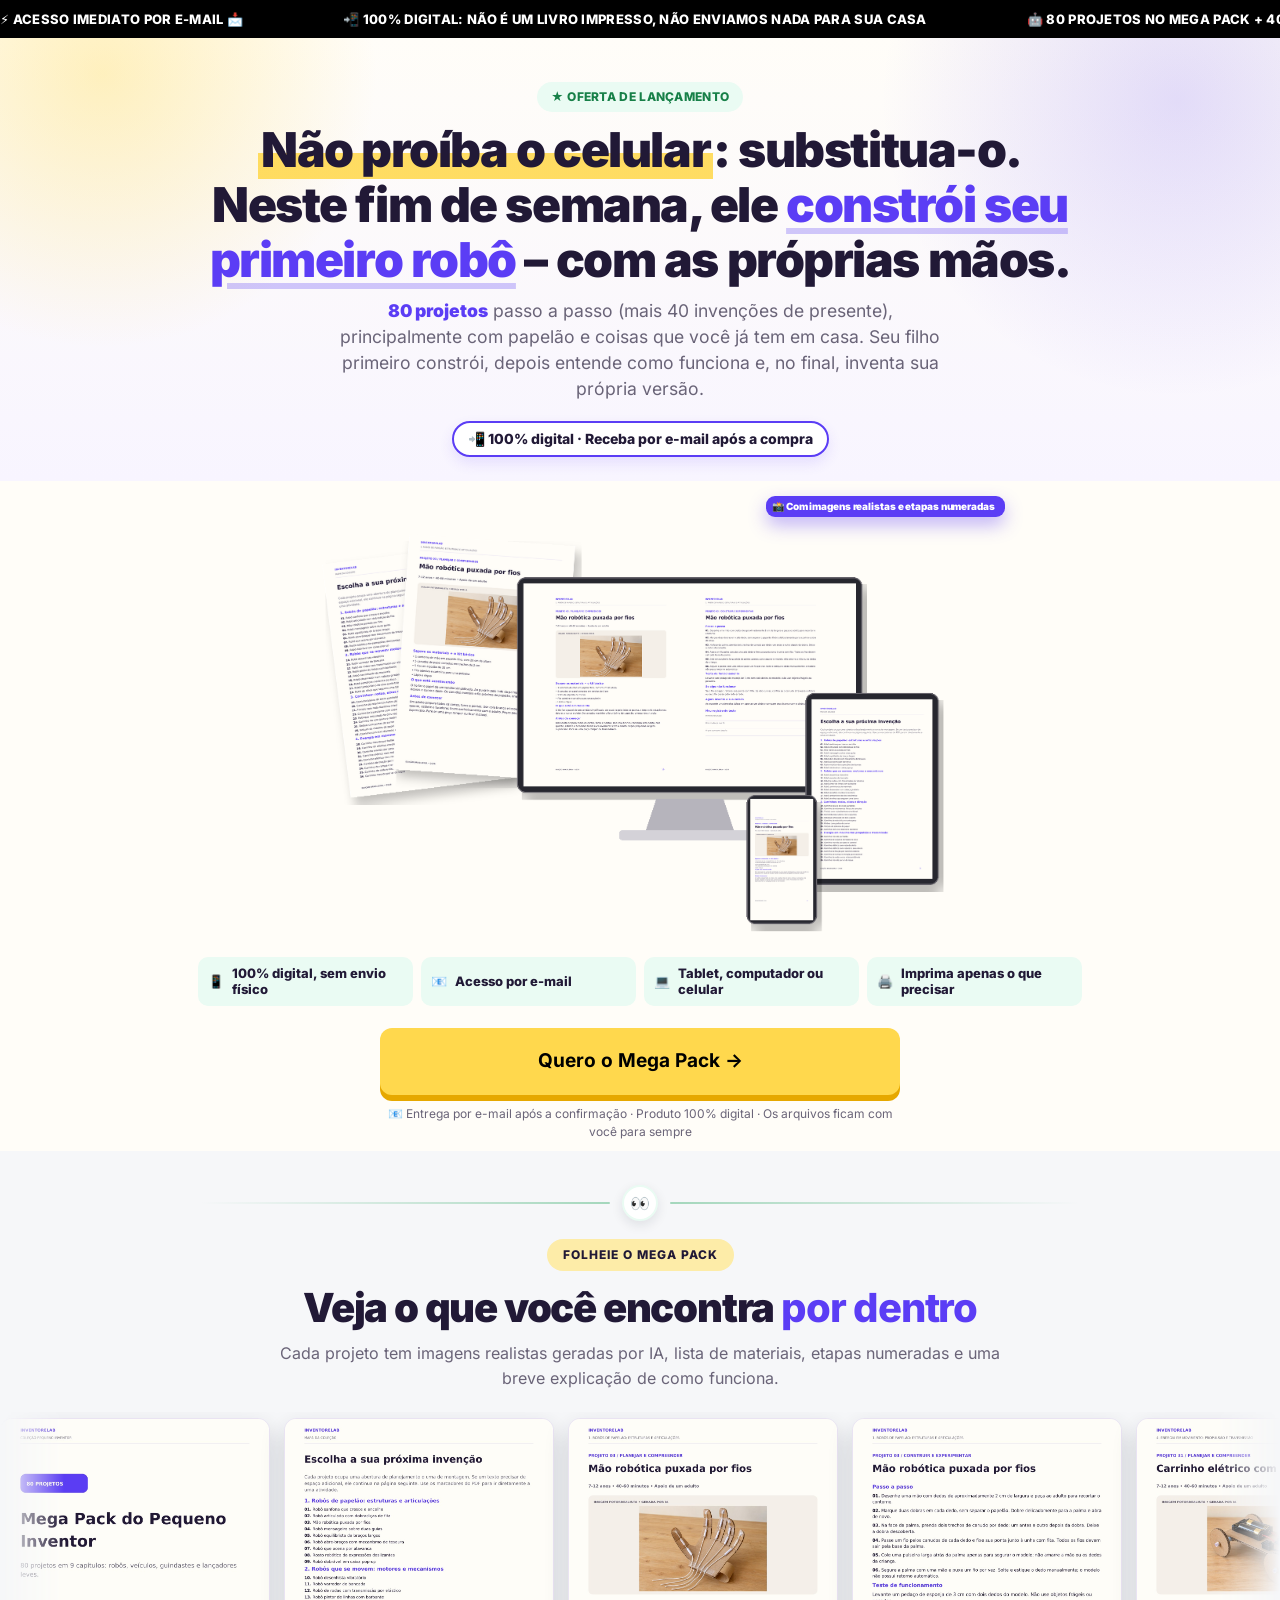
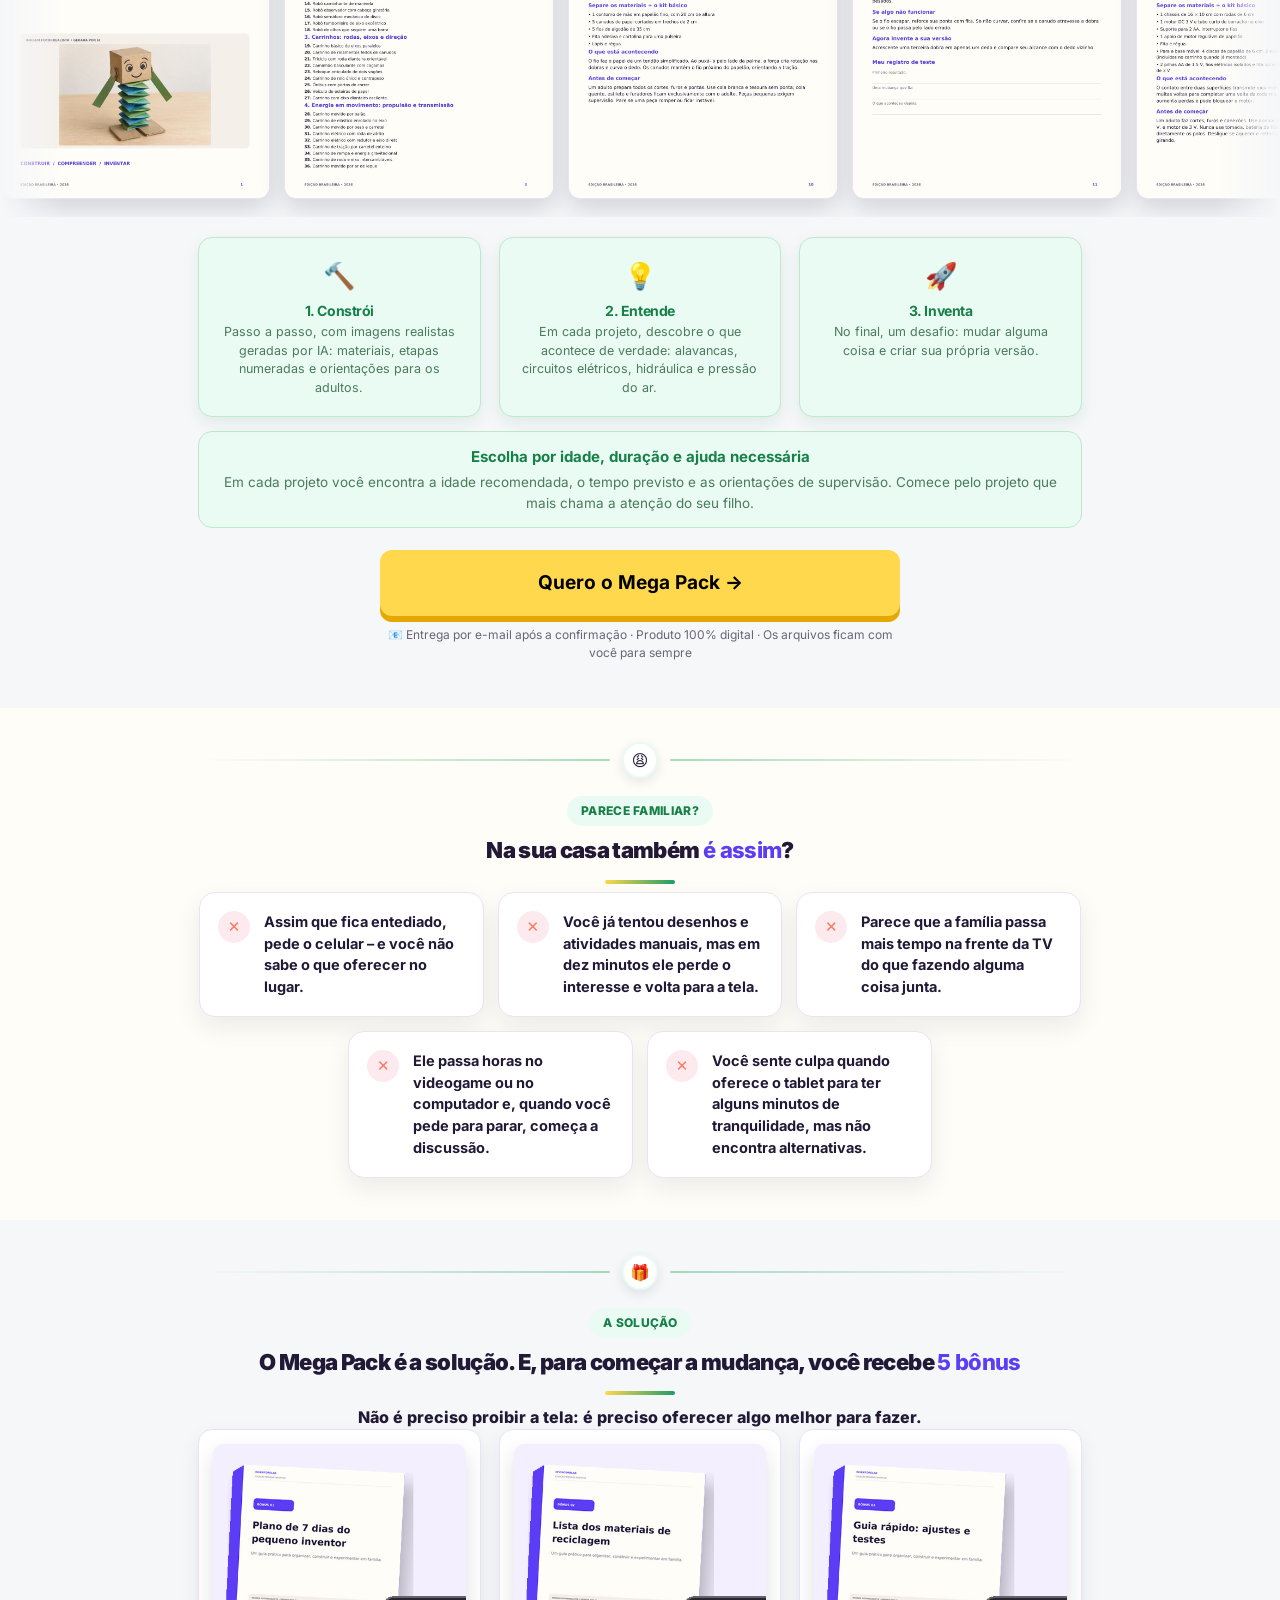
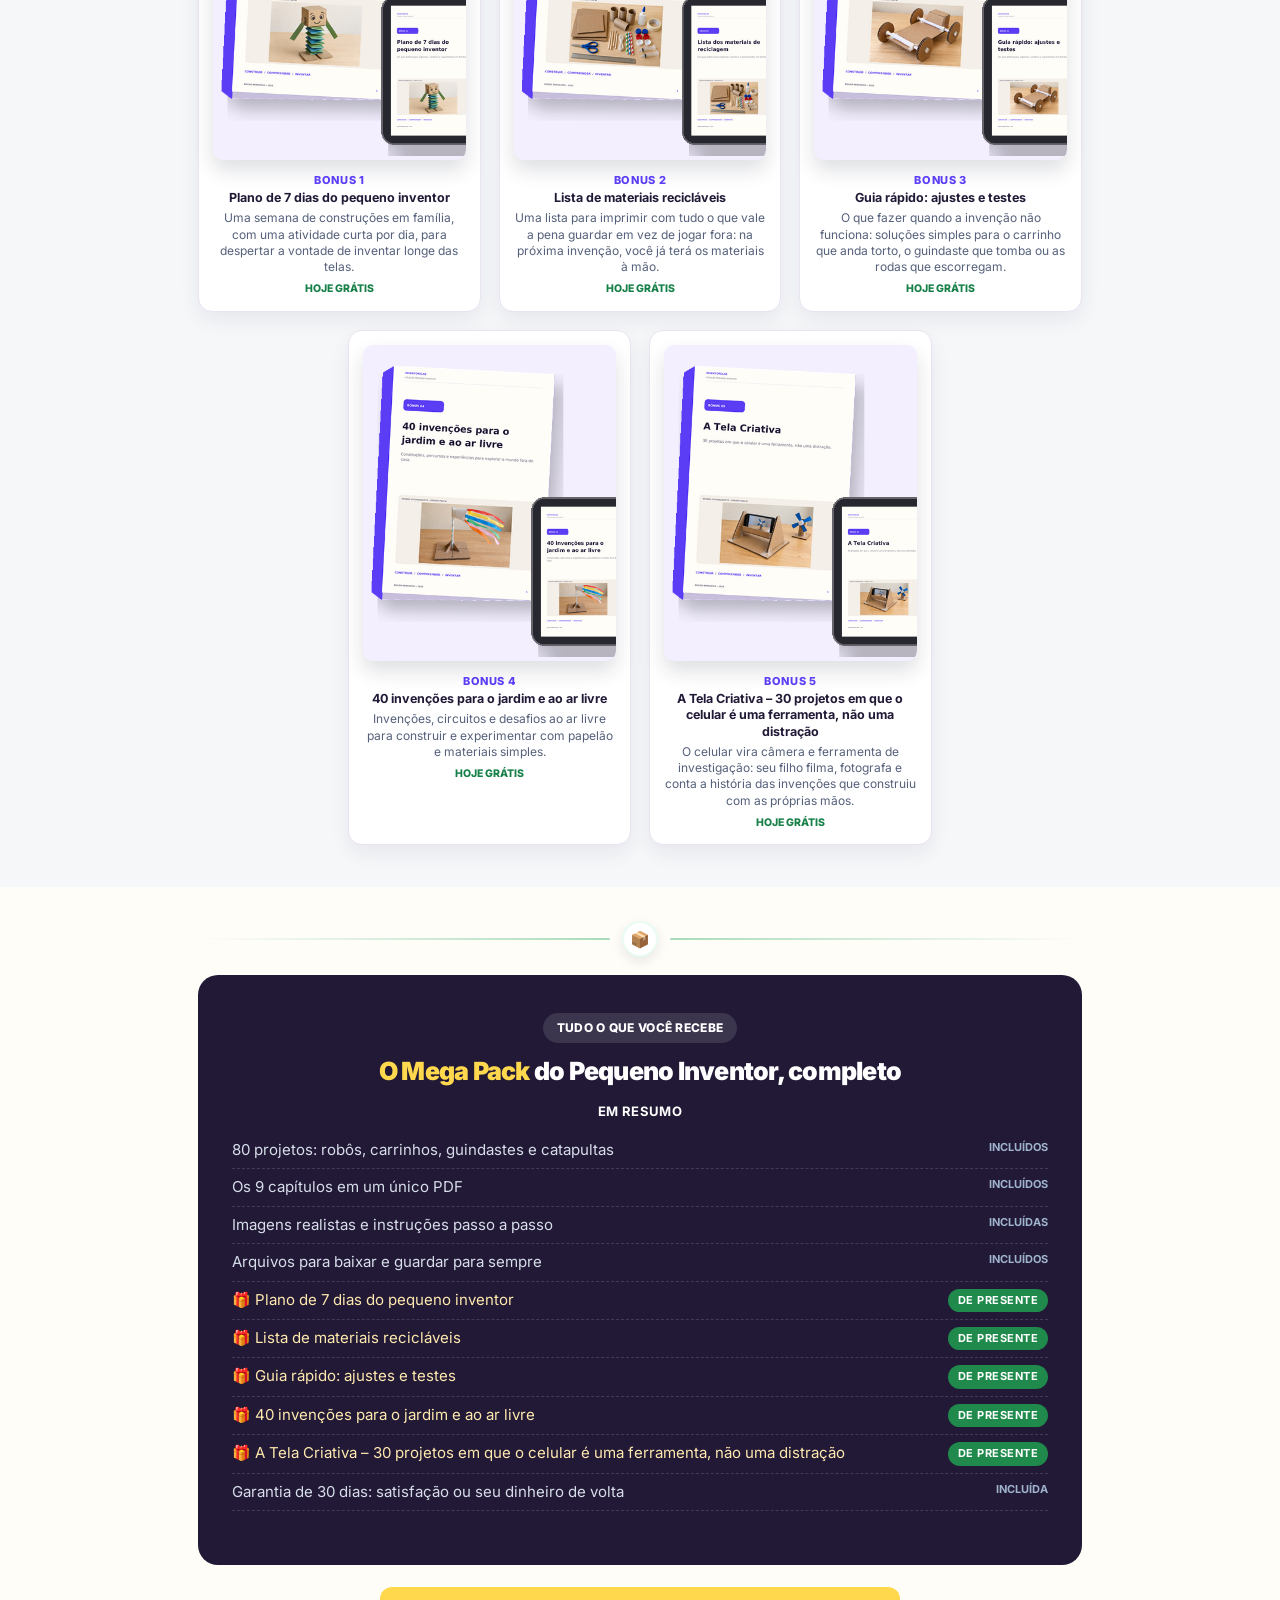
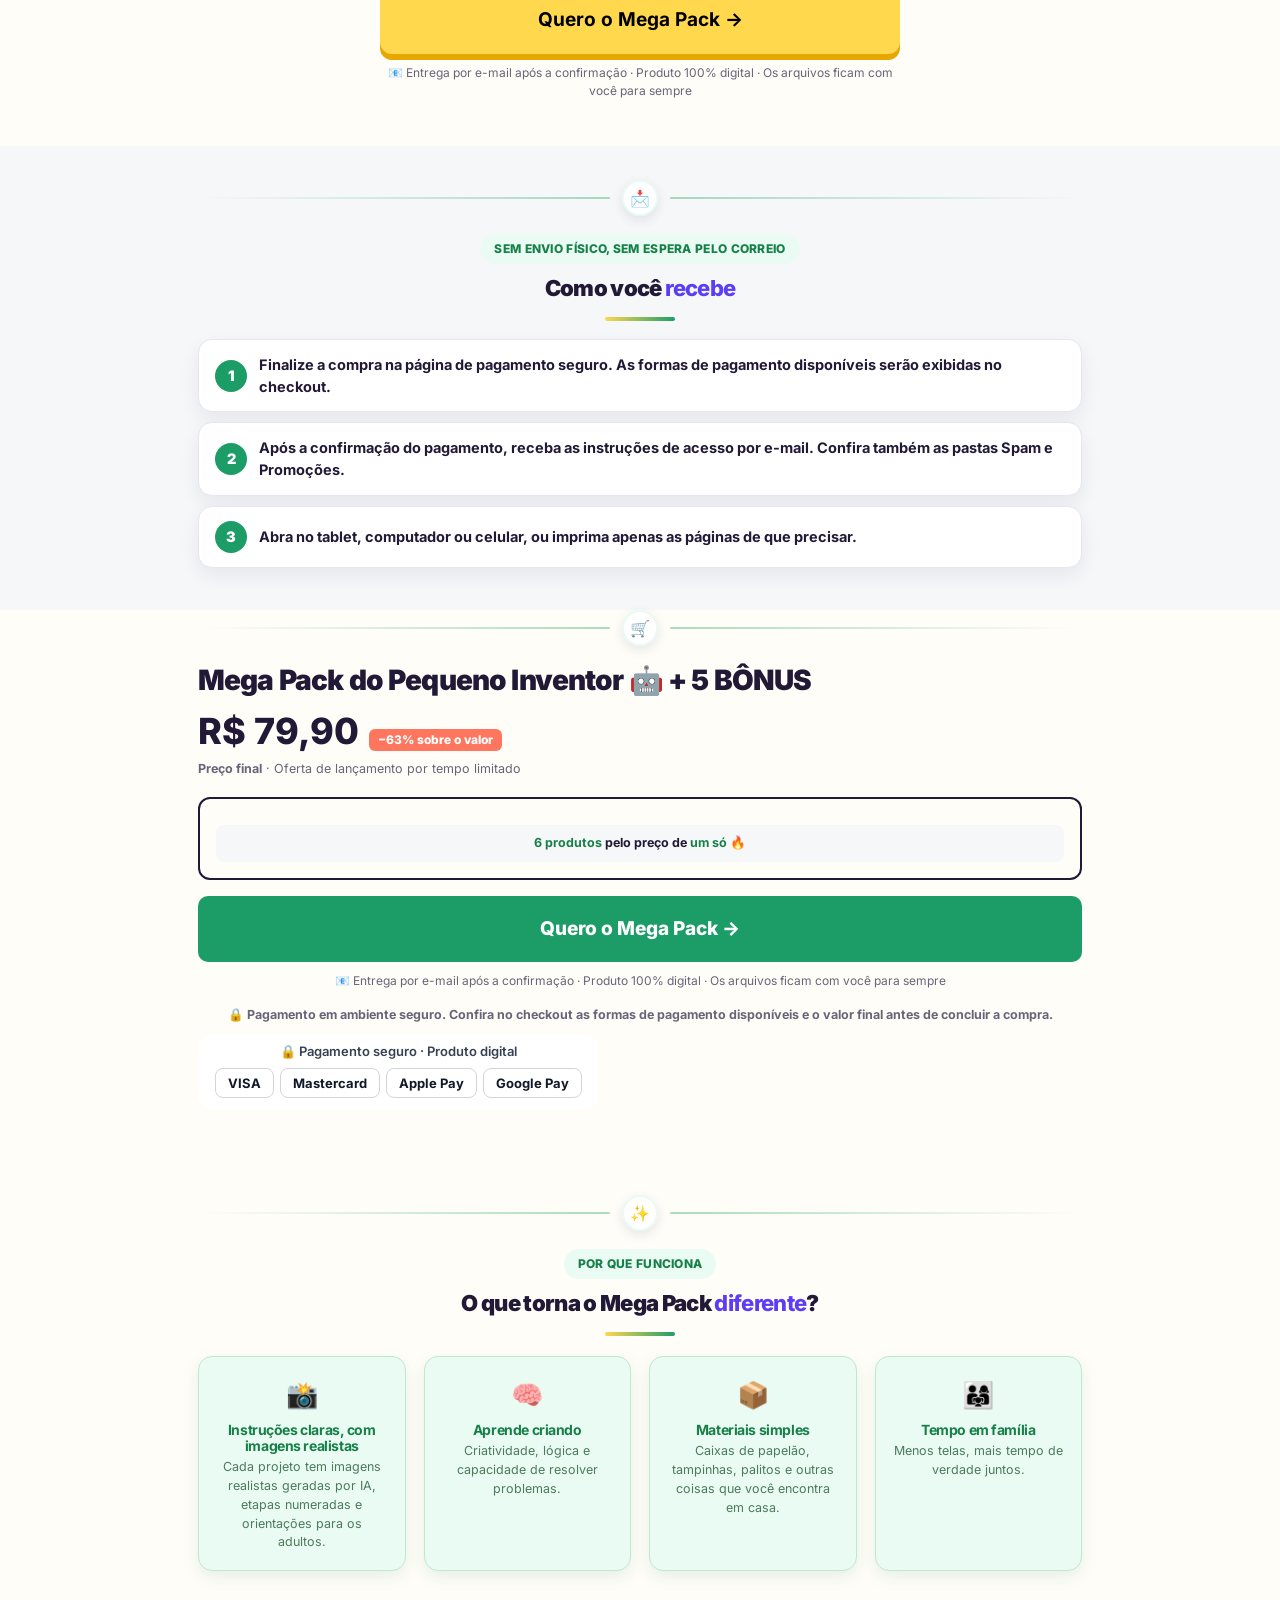
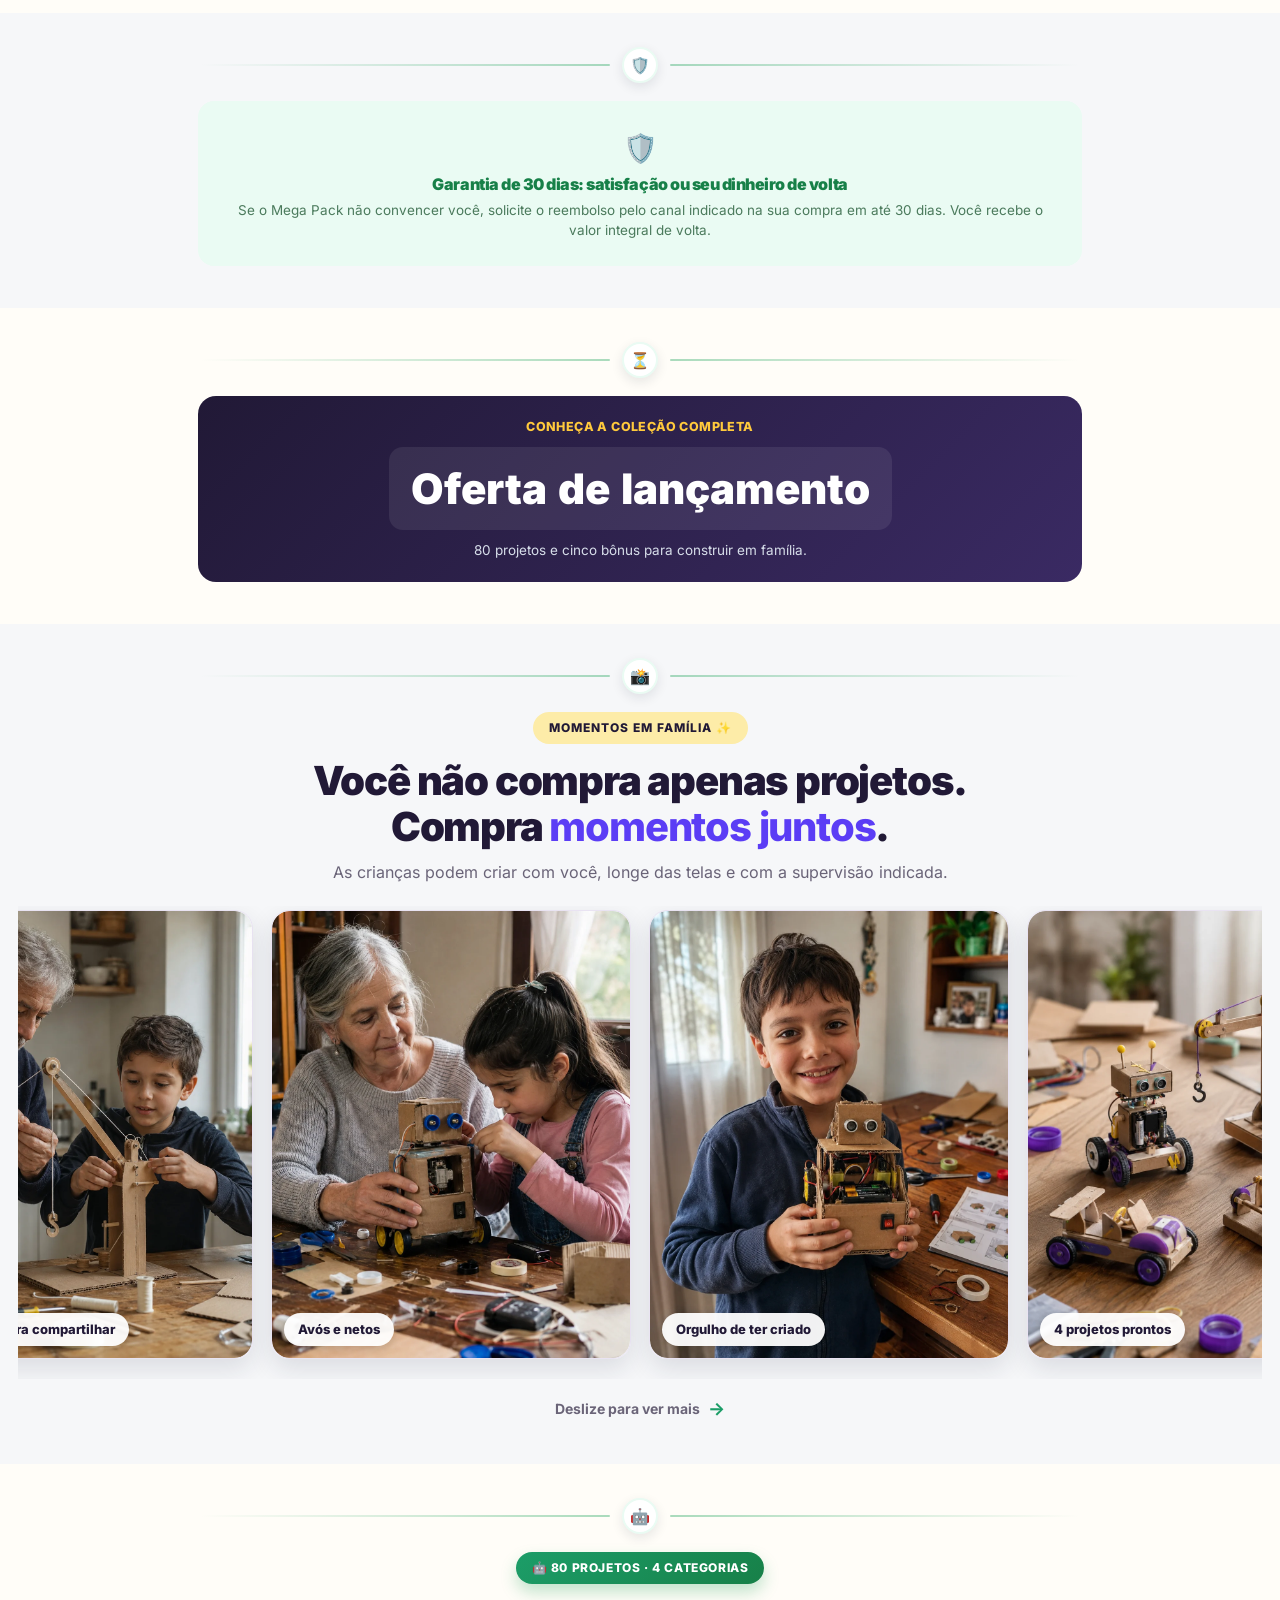
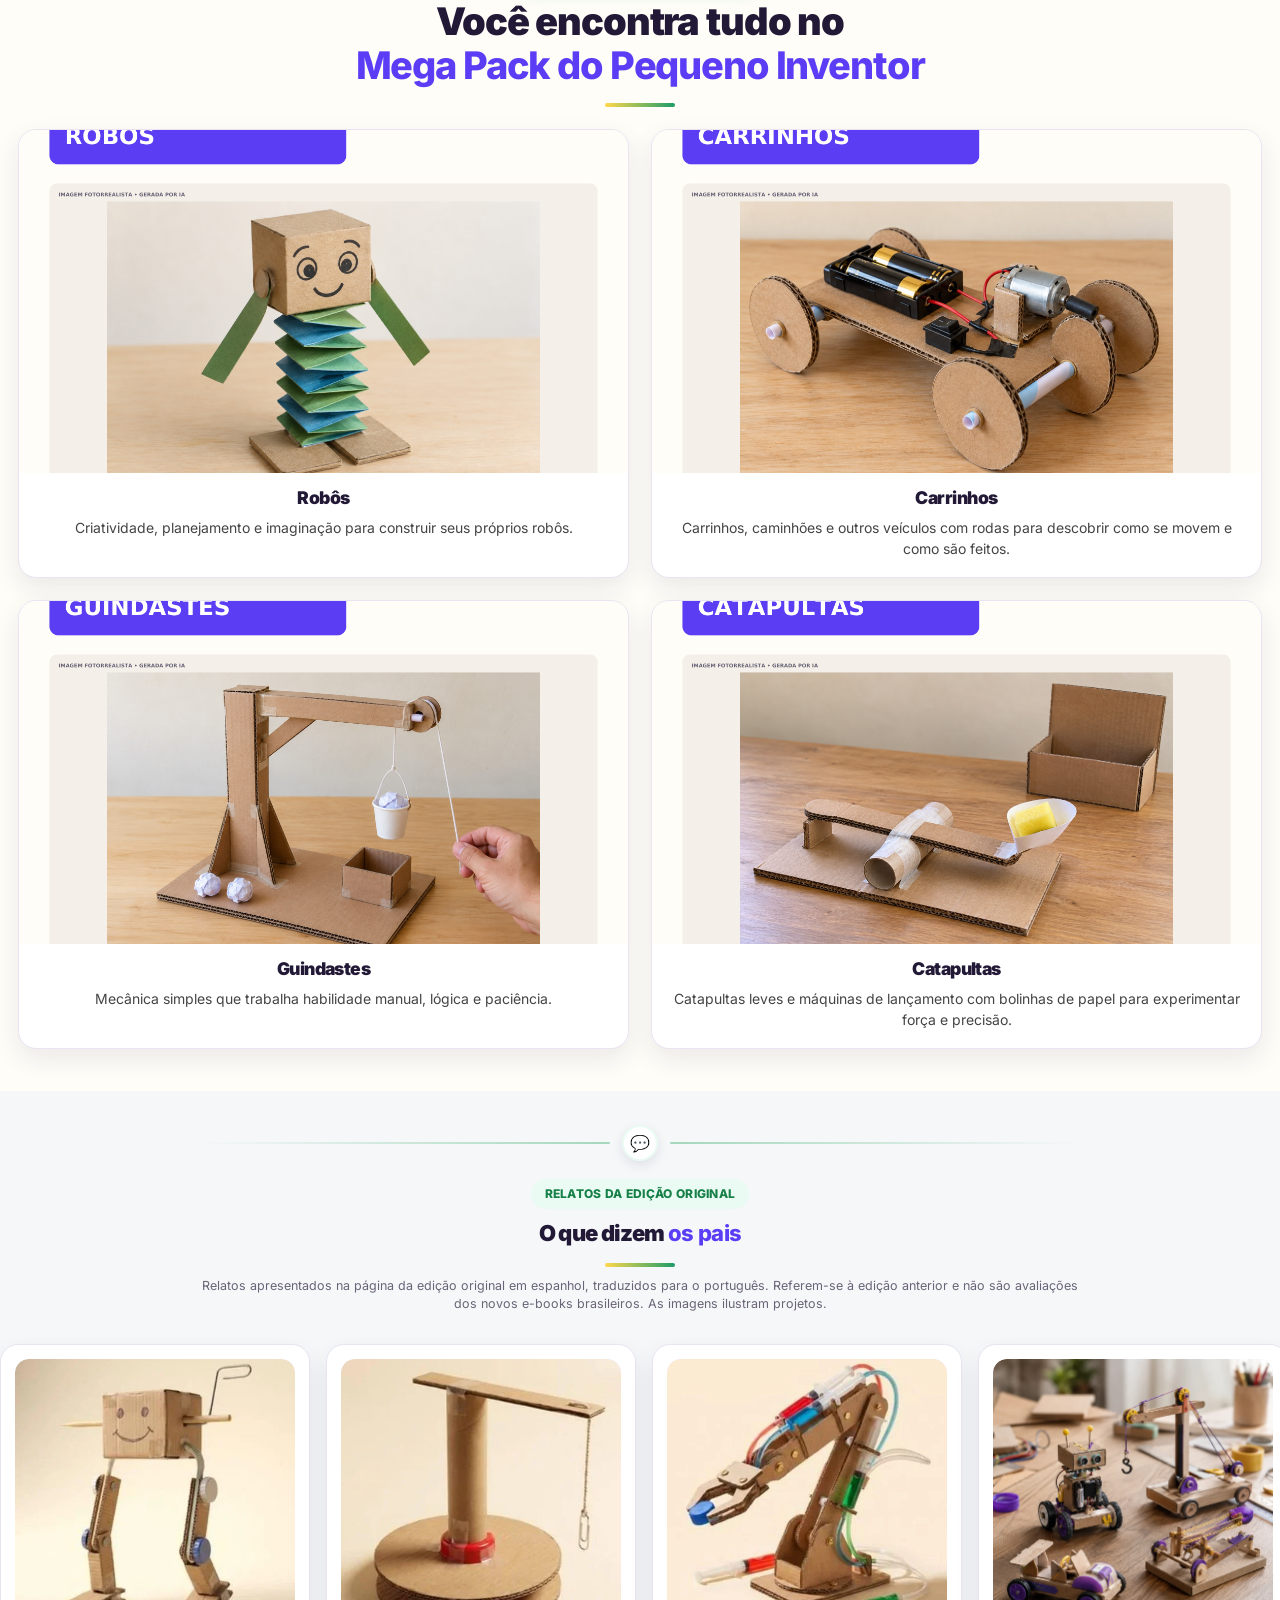
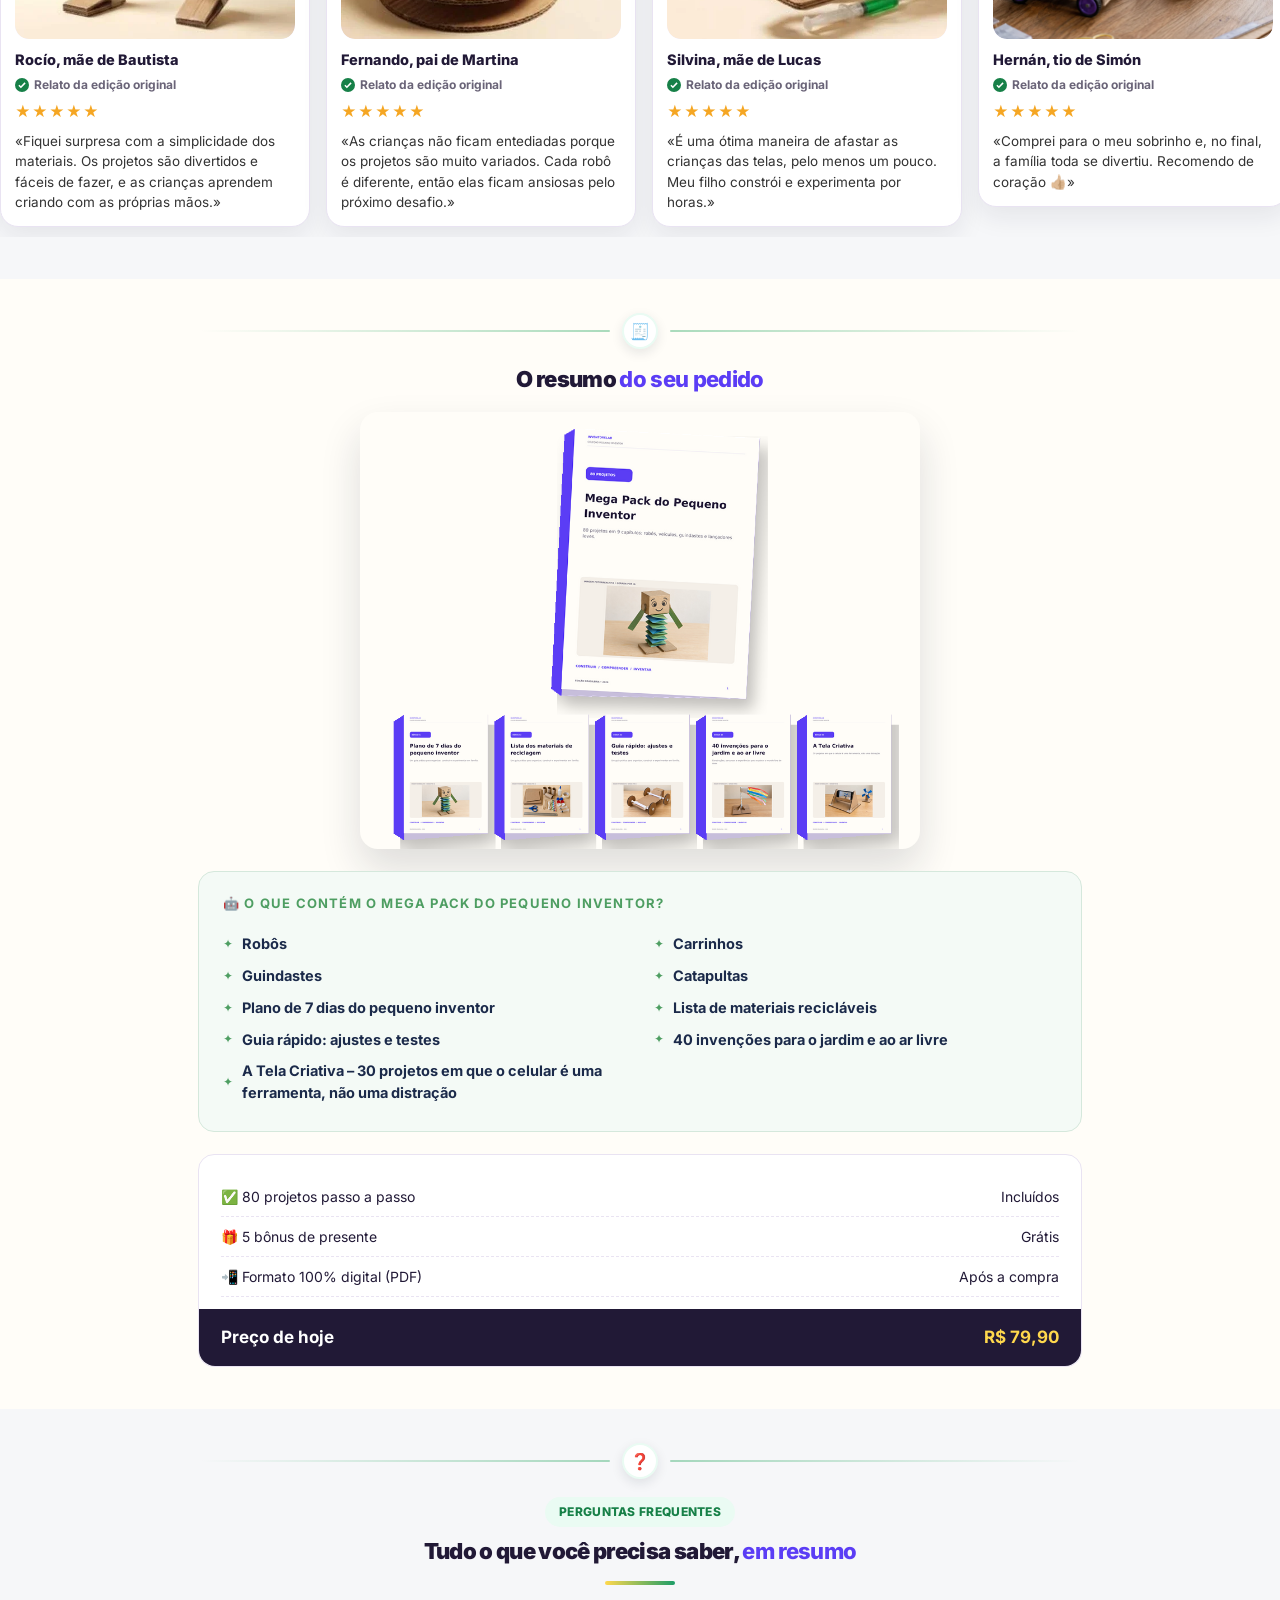
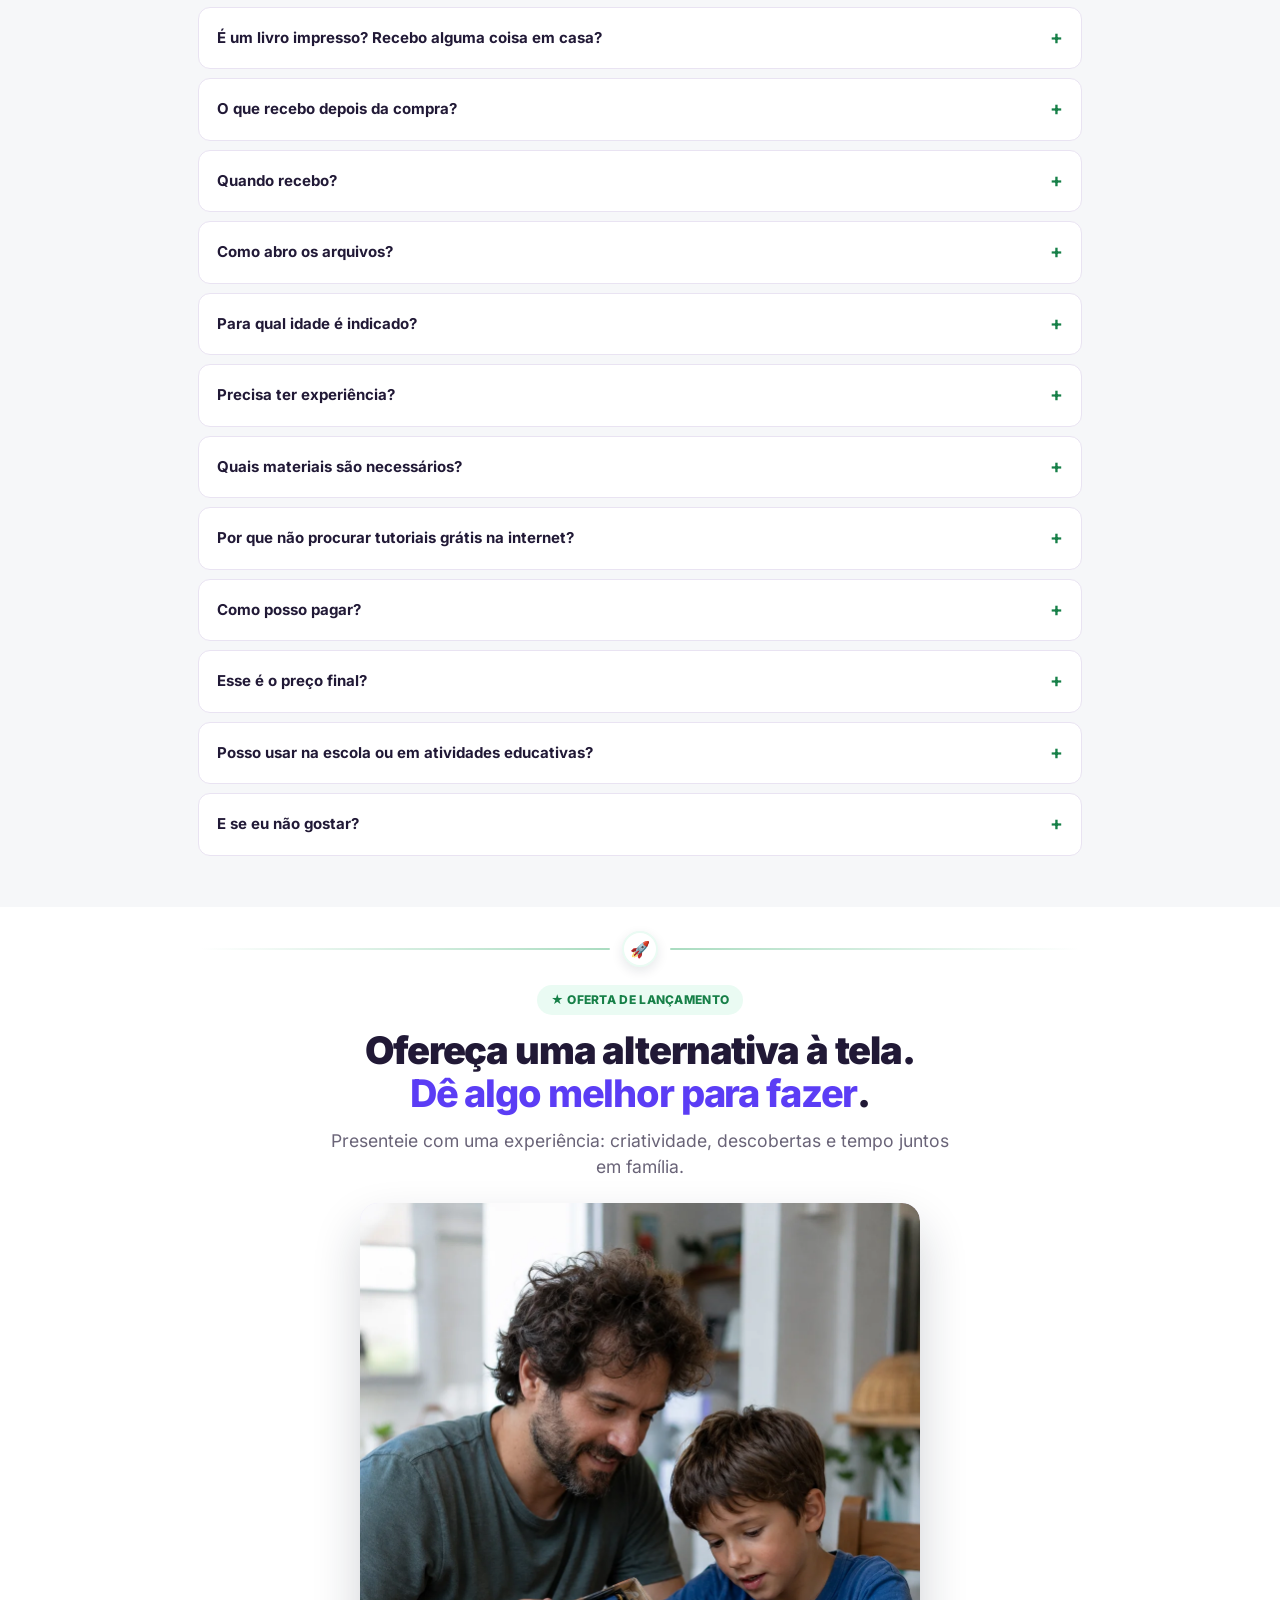
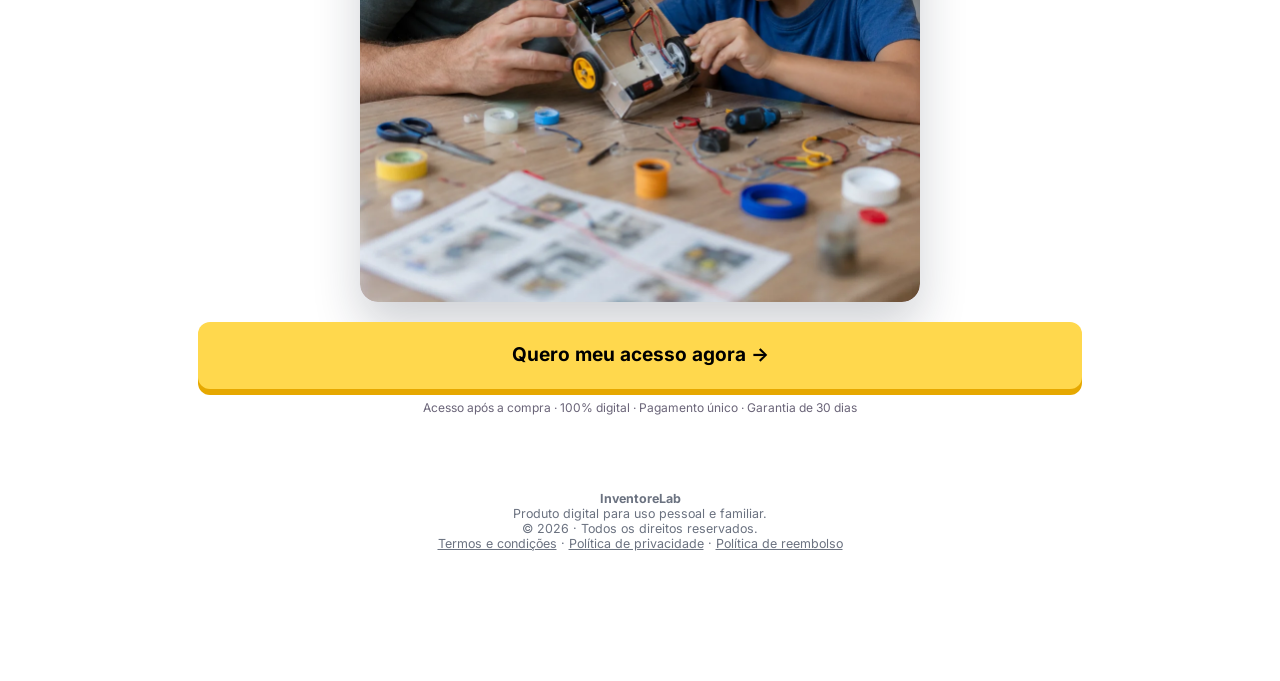
==== index.html @ 68f6293f "Add files via upload" ====
<!DOCTYPE html>

<html data-astro-cid-jfvjk4zr="" dir="ltr" lang="pt-BR" style="--storePrimary: #1e293b;--storeSecondary: #f8fafc;--storeAccent: #f59e0b;"> <head><meta charset="utf-8"/><meta content="width=device-width, initial-scale=1.0" name="viewport"/><meta content="noindex, nofollow" name="robots"/><meta content="80 projetos passo a passo com papelão e materiais de casa, para crianças de 5 a 12 anos. 100% digital (PDF), com cinco bônus." name="description"/><title>InventoreLab – Mega Pack do Pequeno Inventor</title><link crossorigin="" href="https://fonts.gstatic.com" rel="preconnect"/><style id="custom-css"></style><style>:root{--store-primary: var(--storePrimary);--store-secondary: var(--storeSecondary);--store-accent: var(--storeAccent)}html[dir=rtl] body{font-family:Cairo,Noto Sans Hebrew,Inter,sans-serif}html[dir=rtl] .text-left[data-astro-cid-jfvjk4zr]{text-align:right}html[dir=rtl] .text-right[data-astro-cid-jfvjk4zr]{text-align:left}
</style>

<style>.impu-legal-overlay{position:fixed;inset:0;background:#000000b3;display:none;z-index:2147483000;padding:26px 14px;overflow-y:auto}.impu-legal-overlay:target{display:block}.impu-legal-box{background:#fff;color:#1f2937;max-width:640px;margin:24px auto;border-radius:16px;padding:34px 28px 30px;box-shadow:0 24px 70px #00000073;position:relative;text-align:left}.impu-legal-box h2{font-size:22px;font-weight:900;text-align:center;margin:0 0 20px;color:#111827}.impu-legal-box p{font-size:13.5px;line-height:1.7;margin:0 0 12px;color:#374151}.impu-legal-box strong{color:#111827}.impu-legal-box a{color:#2563eb;font-weight:700;text-decoration:none}.impu-legal-close{position:absolute;top:10px;right:16px;font-size:30px;line-height:1;color:#9ca3af;text-decoration:none;font-weight:700}
</style><link href="fonts.css" rel="stylesheet"/><link href="base.css" rel="stylesheet"/></head> <body class="" data-astro-cid-jfvjk4zr="" data-template-style="custom_html" style="--storePrimary: #1e293b;--storeSecondary: #f8fafc;--storeAccent: #f59e0b;"> <!DOCTYPE html>

<html lang="it">
<head>
<meta charset="utf-8"/>
<meta content="width=device-width,initial-scale=1" name="viewport"/>
<meta content="#5b3df5" name="theme-color"/>
<meta content="Mega Pack do Pequeno Inventor: 80 projetos criativos para crianças de 5 a 12 anos, mais 40 invenções de presente, com papelão e materiais simples, para construir em família. 100% digital (PDF)." name="description"/>
<title>InventoreLab — Mega Pack do Pequeno Inventor</title>

<link crossorigin="" href="https://fonts.gstatic.com" rel="preconnect"/>

<style>
.lp-lp{--lp-navy:#211936;--lp-green:#1c9d68;--lp-green-dark:#178048;--lp-green-soft:#eafbf3;--lp-yellow:#ffd84d;--lp-yellow-dark:#e6a800;--lp-red:#ff765f;--lp-violet:#5b3df5;--lp-ink:#211936;--lp-ink-soft:#6a6478;--lp-border:#e9e3f2;--lp-bg-alt:#f6f7f9;--lp-star:#f5a623;--lp-bg:#fffdf8;font-family:Inter,ui-sans-serif,system-ui,-apple-system,BlinkMacSystemFont,"Segoe UI",Arial,sans-serif;color:var(--lp-ink);line-height:1.5;background:var(--lp-bg)}
.lp-lp .lp-hero{background:radial-gradient(circle at 8% 8%,rgba(255,216,77,.34),transparent 22%),radial-gradient(circle at 92% 14%,rgba(91,61,245,.17),transparent 24%),linear-gradient(180deg,#fffdf8 0%,#f8f5ff 100%)}
.lp-lp .lp-alt{background:#f8f5ff}
.lp-lp *{box-sizing:border-box}
.lp-lp img{max-width:100%;display:block}
.lp-lp h1,.lp-lp h2,.lp-lp h3,.lp-lp h4{font-family:inherit;font-weight:900;letter-spacing:-.03em;color:var(--lp-navy);line-height:1.15;margin:0}
.lp-lp .lp-hl{color:var(--lp-violet)!important;font-weight:900}
.lp-lp .highlight-number{color:var(--lp-violet)!important;font-weight:900}
.lp-lp .highlight-screen{color:var(--lp-ink)!important;background:linear-gradient(transparent 56%,rgba(255,216,77,.88) 0);font-weight:950;padding:0 .06em}
.lp-lp .highlight-create{color:var(--lp-violet)!important;font-weight:950;text-decoration:underline;text-decoration-thickness:.12em;text-underline-offset:.12em;text-decoration-color:rgba(91,61,245,.28)}
.lp-lp p{margin:0}
.lp-lp section{padding:24px 0 30px}
.lp-lp .lp-alt{background:var(--lp-bg-alt)}
.lp-lp .lp-wrap{max-width:600px;margin:0 auto;padding:0 18px}
.lp-lp .lp-wrap-wide{max-width:1320px;margin:0 auto;padding:0 18px}
.lp-lp .lp-center{text-align:center}
.lp-lp .lp-hl{color:var(--lp-green-dark);font-weight:800;display:inline-block}
.lp-lp .lp-hl-y{color:var(--lp-yellow)}
.lp-lp .lp-eyebrow{display:inline-flex;align-items:center;gap:6px;background:var(--lp-green-soft);color:var(--lp-green-dark);font-weight:800;font-size:12px;letter-spacing:.3px;padding:6px 14px;border-radius:100px;text-transform:uppercase}
.lp-lp .lp-eyebrow-dark{background:rgba(255,255,255,.12);color:#fff}
.lp-lp .lp-underline{display:block;width:70px;height:4px;margin:16px auto 0;border-radius:100px;background:linear-gradient(90deg,var(--lp-yellow),var(--lp-green))}
.lp-lp .lp-divider{display:flex;align-items:center;justify-content:center;gap:12px;max-width:600px;margin:0 auto 18px;padding:0 20px}
.lp-lp .lp-divider::before,.lp-lp .lp-divider::after{content:"";flex:1;height:2px;border-radius:999px}
.lp-lp .lp-divider::before{background:linear-gradient(90deg,rgba(31,163,90,0),rgba(31,163,90,.38))}
.lp-lp .lp-divider::after{background:linear-gradient(270deg,rgba(31,163,90,0),rgba(31,163,90,.38))}
.lp-lp .lp-divider span{flex:none;width:36px;height:36px;border-radius:50%;display:flex;align-items:center;justify-content:center;font-size:16px;background:#fff;border:2px solid var(--lp-green-soft);box-shadow:0 4px 12px rgba(20,30,50,.10)}
.lp-lp .lp-btn{display:flex;align-items:center;justify-content:center;gap:8px;font-weight:700;font-size:17px;padding:16px;border-radius:12px;border:none;cursor:pointer;width:100%;text-decoration:none;transition:transform .12s ease,box-shadow .12s ease,background .15s ease}
.lp-lp .lp-btn-yellow{background:var(--lp-yellow);color:#000;box-shadow:0 6px 0 var(--lp-yellow-dark)}
.lp-lp .lp-btn-yellow:active{transform:translateY(3px);box-shadow:0 3px 0 var(--lp-yellow-dark)}
.lp-lp .lp-btn-green{background:var(--lp-green);color:#fff;font-weight:800;font-size:16px;border-radius:10px}
.lp-lp .lp-btn-green:hover{background:var(--lp-green-dark)}
.lp-lp .lp-cta-mid{max-width:520px;margin:22px auto 4px}
@keyframes lpPress{0%,100%{transform:scale(1)}50%{transform:scale(1.045)}}
@keyframes lpShine{0%{left:-60%}60%,100%{left:130%}}
.lp-lp .lp-cta-mid .lp-btn,.lp-lp .lp-info .lp-btn-green{position:relative;overflow:hidden;animation:lpPress 1.6s ease-in-out infinite}
.lp-lp .lp-cta-mid .lp-btn:after,.lp-lp .lp-info .lp-btn-green:after{content:"";position:absolute;top:0;bottom:0;left:-60%;width:40%;background:linear-gradient(100deg,rgba(255,255,255,0) 0%,rgba(255,255,255,.55) 50%,rgba(255,255,255,0) 100%);transform:skewX(-20deg);animation:lpShine 2.6s ease-in-out infinite}
.lp-lp .lp-btn-note{text-align:center;font-size:12px;color:var(--lp-ink-soft);margin-top:10px}
.lp-lp .lp-hero{padding:18px 0 8px;text-align:center}
.lp-lp .lp-hero h1{font-size:24px;margin:10px 0 10px}
.lp-lp .lp-hero .lp-sub{font-size:14px;color:var(--lp-ink-soft);max-width:520px;margin:0 auto 8px}
.lp-lp .lp-hero-visual{margin:0 auto 20px;border-radius:18px;box-shadow:0 24px 48px rgba(20,30,50,.20);max-width:280px}
.lp-lp .lp-hero-visual img{border-radius:18px;background:#f0ecff;object-fit:cover;width:100%}
.lp-lp .lp-mockup{padding-top:6px;padding-bottom:6px}
.lp-lp .lp-mockup-row{display:flex;align-items:center;gap:14px;text-align:left}
.lp-lp .lp-mockup-img{flex:0 0 46%;max-width:200px;margin:0}
.lp-lp .lp-mockup-img img{border-radius:14px;box-shadow:0 14px 28px rgba(20,30,50,.20);background:#f0ecff;object-fit:cover;width:100%}
.lp-lp .lp-mockup-img .lp-discount-badge{max-width:none;width:max-content;font-size:.52rem;padding:4px 8px 4px 5px;top:6px;right:-4px}
.lp-lp .lp-mockup-checklist{list-style:none;margin:0;padding:0;flex:1;display:flex;flex-direction:column;gap:10px}
.lp-lp .lp-mockup-checklist li{display:flex;align-items:center;gap:8px;font-size:14px;font-weight:800;color:var(--lp-navy);background:var(--lp-green-soft);border-radius:10px;padding:9px 10px}
.lp-lp .lp-mockup-checklist li span{line-height:1.2}
.lp-lp .lp-img-badge-wrap{position:relative}
.lp-lp .lp-discount-badge{position:absolute;top:10px;right:10px;z-index:3;max-width:min(48%,170px);display:inline-flex;align-items:center;gap:6px;background:var(--lp-violet);color:#fff;font-weight:900;font-size:.62rem;line-height:1.15;padding:5px 10px 5px 6px;border-radius:9px;box-shadow:0 8px 18px rgba(91,61,245,.38);letter-spacing:-.01em;text-align:left;animation:lpBadgePulse 1.8s ease-in-out infinite}
.lp-lp .lp-play-ic{width:16px;height:16px;flex:0 0 16px;display:flex}
.lp-lp .lp-play-ic svg{width:100%;height:100%}
@keyframes lpBadgePulse{0%,100%{transform:scale(1);box-shadow:0 8px 18px rgba(91,61,245,.38)}50%{transform:scale(1.06);box-shadow:0 10px 26px rgba(91,61,245,.55)}}
.lp-lp .lp-digital-pill{display:inline-flex;align-items:center;gap:6px;margin-top:10px;background:#fff;border:2px solid var(--lp-violet);color:var(--lp-navy);font-weight:800;font-size:12.5px;line-height:1.3;padding:7px 14px;border-radius:999px;box-shadow:0 6px 14px rgba(91,61,245,.12)}
.lp-lp .lp-mockup-hero{position:relative;max-width:760px;margin:0 auto 14px}
.lp-lp .lp-mockup-hero img{width:100%;height:auto}
.lp-lp .lp-mockup-hero .lp-discount-badge{top:2%;right:2%;max-width:none;width:max-content}
.lp-lp .lp-mockup-checklist.is-grid{display:grid;grid-template-columns:1fr 1fr;gap:8px}
.lp-lp .lp-mockup-checklist.is-grid li{font-size:13px}
.lp-lp .lp-inside-car{overflow:hidden;padding:6px 0 18px;-webkit-mask-image:linear-gradient(90deg,transparent,#000 5%,#000 95%,transparent);mask-image:linear-gradient(90deg,transparent,#000 5%,#000 95%,transparent)}
.lp-lp .lp-inside-track{display:flex;gap:14px;width:max-content;animation:lp-inside-run 50s linear infinite}
.lp-lp .lp-inside-car:hover .lp-inside-track,.lp-lp .lp-inside-car.is-paused .lp-inside-track{animation-play-state:paused}
.lp-lp .lp-inside-track img{width:210px;height:auto;border-radius:12px;border:1px solid var(--lp-border);background:#fff;box-shadow:0 10px 24px rgba(20,30,50,.16)}
@keyframes lp-inside-run{to{transform:translateX(calc(-50% - 7px))}}
@media (prefers-reduced-motion:reduce){.lp-lp .lp-inside-track{animation:none}}
.lp-lp .lp-features-grid.is-3{grid-template-columns:1fr}
.lp-lp .lp-age-note{margin-top:14px;background:var(--lp-green-soft);border:1px solid #BEE9CC;border-radius:14px;padding:14px 16px;text-align:center;font-size:13.5px;color:#4B7A5C}
.lp-lp .lp-age-note b{display:block;color:var(--lp-green-dark);font-size:15px;margin-bottom:4px}
.lp-lp .lp-steps{list-style:none;margin:0;padding:0;display:grid;gap:10px}
.lp-lp .lp-steps li{display:flex;align-items:center;gap:12px;background:#fff;border:1px solid var(--lp-border);border-radius:14px;padding:14px 16px;box-shadow:0 8px 20px rgba(20,30,50,.07);font-size:14.5px;font-weight:700;color:var(--lp-navy)}
.lp-lp .lp-steps li i{flex:0 0 32px;height:32px;border-radius:50%;background:var(--lp-green);color:#fff;font-style:normal;font-weight:900;display:flex;align-items:center;justify-content:center}
.lp-lp .lp-info{padding-top:0}
.lp-lp .lp-info .lp-title{font-size:24px;margin:0 0 8px}
.lp-lp .lp-price-line{display:flex;align-items:baseline;gap:10px;margin-bottom:2px;flex-wrap:wrap}
.lp-lp .lp-price-now{font-size:30px;font-weight:800;color:var(--lp-ink)}
.lp-lp .lp-price-old{font-size:16px;color:#B5B9C2;text-decoration:line-through}
.lp-lp .lp-save-pill{background:var(--lp-red);color:#fff;font-weight:800;font-size:12px;padding:2px 9px;border-radius:6px}
.lp-lp .lp-price-note{font-size:12.5px;color:var(--lp-ink-soft);margin-bottom:18px}
.lp-lp .lp-quick{list-style:none;margin:0 0 20px;padding:0}
.lp-lp .lp-quick li{display:flex;align-items:center;gap:10px;font-size:15px;font-weight:700;color:var(--lp-navy);padding:7px 0}
.lp-lp .lp-quick li span{flex:0 0 auto;font-size:18px;line-height:1}
.lp-lp .lp-diff{border:2px solid var(--lp-navy);border-radius:12px;padding:16px;margin-bottom:16px}
.lp-lp .lp-diff-title{text-align:center;font-weight:700;font-size:13px;color:var(--lp-navy);margin-bottom:12px;letter-spacing:.3px}
.lp-lp .lp-diff-cols{display:flex;gap:10px;align-items:center}
.lp-lp .lp-diff-col{flex:1;border-radius:10px;padding:14px;text-align:center}
.lp-lp .lp-diff-col.is-normal{background:var(--lp-bg-alt)}
.lp-lp .lp-diff-col.is-offer{background:var(--lp-green-soft);border:1px solid #BEE9CC}
.lp-lp .lp-diff-col .lp-lbl{font-size:11.5px;color:var(--lp-ink-soft);font-weight:700;margin-bottom:4px}
.lp-lp .lp-diff-col .lp-amt{font-weight:800;font-size:16px}
.lp-lp .lp-diff-col.is-normal .lp-amt{color:#B5B9C2;text-decoration:line-through}
.lp-lp .lp-diff-col.is-offer .lp-amt{color:var(--lp-green-dark)}
.lp-lp .lp-diff-x{font-weight:800;color:var(--lp-red);background:#FCEAEE;width:30px;height:30px;border-radius:50%;display:flex;align-items:center;justify-content:center;font-size:13px;flex:none}
.lp-lp .lp-diff-foot{background:var(--lp-bg-alt);border-radius:8px;padding:9px;text-align:center;font-size:12.5px;font-weight:700;margin-top:10px}
.lp-lp .lp-diff-foot b{color:var(--lp-green-dark)}
.lp-lp .lp-items-head{text-align:center;margin:0 auto 22px}
.lp-lp .lp-items-badge{display:inline-flex;align-items:center;gap:6px;background:linear-gradient(135deg,var(--lp-green),var(--lp-green-dark));color:#fff;font-weight:800;font-size:12px;letter-spacing:.6px;text-transform:uppercase;padding:7px 16px;border-radius:100px;box-shadow:0 8px 16px rgba(31,163,90,.28);margin-bottom:16px}
.lp-lp .lp-items-title{font-size:27px}
.lp-lp .lp-items-grid{display:grid;grid-template-columns:1fr;gap:16px}
.lp-lp .lp-item{display:flex;flex-direction:column;padding:0 0 18px;border:1px solid var(--lp-border);border-radius:18px;background:#fff;box-shadow:0 10px 26px rgba(20,30,50,.09);overflow:hidden}
.lp-lp .lp-item .lp-item-img{aspect-ratio:16/9;margin:0;border-radius:0;overflow:hidden;background:#f4efff}
.lp-lp .lp-item .lp-item-img img{width:100%;height:100%;object-fit:cover}
.lp-lp .lp-item h3{font-size:16px;line-height:1.28;text-align:center;margin:14px 16px 8px}
.lp-lp .lp-item p{font-size:13px;line-height:1.5;color:#444;text-align:center;margin:0 16px}
.lp-lp .lp-item.is-extra{border:2px dashed #BEE9CC;background:var(--lp-green-soft);position:relative}
.lp-lp .lp-item.is-extra .lp-extra-tag{position:absolute;top:10px;right:10px;background:var(--lp-green-dark);color:#fff;font-size:9.5px;font-weight:800;letter-spacing:.6px;text-transform:uppercase;padding:4px 9px;border-radius:999px;z-index:2}
.lp-lp .lp-item.is-extra h3{color:var(--lp-green-dark)}
.lp-lp .lp-features-grid{display:grid;grid-template-columns:1fr 1fr;gap:12px;margin-top:20px}
.lp-lp .lp-feature{border:1px solid #BEE9CC;border-radius:14px;padding:18px;text-align:center;background:var(--lp-green-soft);box-shadow:0 6px 16px rgba(23,128,72,.10)}
.lp-lp .lp-feature .lp-ic{font-size:26px;margin-bottom:8px}
.lp-lp .lp-feature h4{font-size:14px;margin-bottom:4px;font-weight:700;color:var(--lp-green-dark)}
.lp-lp .lp-feature p{font-size:12.5px;color:#4B7A5C}
.lp-lp .lp-offer-box{background:var(--lp-navy);border-radius:20px;padding:28px 22px;color:#fff}
.lp-lp .lp-offer-box h3{font-size:20px;margin:14px 0 16px;text-align:center;color:#fff}
.lp-lp .lp-offer-visual{margin:0 0 22px;border-radius:16px;box-shadow:0 20px 40px rgba(0,0,0,.40);overflow:hidden;background:#233252}
.lp-lp .lp-offer-visual img{width:100%;border-radius:16px}
.lp-lp .lp-stack-caption{font-weight:700;font-size:13px;color:#fff;text-align:center;letter-spacing:.4px;text-transform:uppercase;margin:0 0 10px}
.lp-lp .lp-stack{list-style:none;margin:0 0 16px;padding:0}
.lp-lp .lp-stack li{display:flex;justify-content:space-between;font-size:13.5px;padding:7px 0;border-bottom:1px dashed rgba(255,255,255,.15);color:#D7DEEA}
.lp-lp .lp-stack li span:last-child{white-space:nowrap;margin-left:10px}
.lp-lp .lp-stack li.is-bonus{color:#FFE9AE}
.lp-lp .lp-stack .lp-inc{font-size:11px;font-weight:700;color:#9FB3CC}
.lp-lp .lp-stack .lp-free{background:#1F8A4C;color:#fff;font-weight:700;font-size:11px;letter-spacing:.5px;padding:4px 10px;border-radius:999px;display:inline-block;line-height:1.4}
.lp-lp .lp-stack-total{border-top:2px solid rgba(255,255,255,.2);margin-top:6px;padding-top:14px}
.lp-lp .lp-stack-total .lp-row{display:flex;justify-content:space-between;font-size:14px;color:#B5BFCF}
.lp-lp .lp-stack-total .lp-row.is-final{font-size:24px;font-weight:800;color:var(--lp-yellow);margin-top:4px}
.lp-lp .lp-stack-total .lp-old{text-decoration:line-through;color:#8894A8}
.lp-lp .lp-offer-box .lp-btn-yellow{margin-top:18px}
.lp-lp .lp-payment-trust{text-align:center;color:#D7DEEA;font-size:12.5px;font-weight:700;margin-top:14px}
.lp-lp .lp-payment-methods-ar{width:min(400px,100%);margin:10px auto 0;padding:8px 10px;border-radius:14px;background:#fff}
.lp-lp .lp-payment-methods-ar img{width:100%;height:auto;border-radius:8px}
.lp-lp .lp-payment-methods-intl{width:min(400px,100%);margin:6px auto 0;padding:8px 10px;border-radius:14px;background:#fff;text-align:center}
.lp-lp .lp-payment-methods-intl img{width:100%;height:auto;border-radius:8px}
.lp-lp .lp-bonus-grid{display:grid;grid-template-columns:1fr 1fr;gap:12px}
.lp-lp .lp-bonus{border:1px solid var(--lp-border);border-radius:14px;padding:14px;text-align:center;background:#fff;box-shadow:0 8px 20px rgba(20,30,50,.07)}
.lp-lp .lp-bonus .lp-thumb{margin-bottom:12px;border-radius:10px;box-shadow:0 10px 20px rgba(20,30,50,.14);overflow:hidden;background:#f3efff;aspect-ratio:4/5}
.lp-lp .lp-bonus .lp-thumb img{width:100%;height:100%;object-fit:cover;border-radius:10px}
.lp-lp .lp-bonus .lp-name{font-size:12.5px;font-weight:700;color:var(--lp-navy);line-height:1.3}
.lp-lp .lp-bonus .lp-free-tag{font-size:10.5px;color:var(--lp-green-dark);font-weight:800;text-transform:uppercase;margin-top:5px}
.lp-lp .lp-bonus.is-wide{grid-column:1/-1;text-align:center;padding:16px}
.lp-lp .lp-bonus.is-wide .lp-thumb{margin:0 0 14px;aspect-ratio:4/5;max-width:220px;margin-inline:auto}
.lp-lp .lp-bonus.is-wide .lp-thumb img{object-fit:cover;border-radius:10px}
.lp-lp .lp-bonus.is-wide .lp-name{font-size:16px}
.lp-lp .lp-bonus.is-wide .lp-free-tag{margin-top:6px}
.lp-lp .lp-bonus-sub{font-size:12.5px;color:#55607a;line-height:1.35;margin-top:4px;max-width:420px;margin-inline:auto}
.lp-lp .lp-gal-head{max-width:760px;margin:0 auto 20px;padding:0 20px;text-align:center}
.lp-lp .lp-gal-eyebrow{display:inline-block;background:#FDECA8;color:var(--lp-navy);font-weight:800;font-size:12px;letter-spacing:1px;padding:7px 16px;border-radius:999px;margin-bottom:14px}
.lp-lp .lp-gal-title{font-size:29px;margin:0 0 10px}
.lp-lp .lp-gal-sub{color:var(--lp-ink-soft);font-size:16px;line-height:1.6}
.lp-lp .lp-gal-track{display:flex;gap:18px;overflow-x:auto;scroll-snap-type:x mandatory;scroll-behavior:smooth;padding:4px 18px 20px;scrollbar-width:none;justify-content:flex-start}
.lp-lp .lp-gal-track::-webkit-scrollbar{display:none}
.lp-lp .lp-gal-card{flex:0 0 auto;width:284px;scroll-snap-align:center;border:1px solid var(--lp-border);border-radius:18px;overflow:hidden;position:relative;box-shadow:0 10px 26px rgba(22,35,59,.12)}
.lp-lp .lp-gal-card img{aspect-ratio:4/5;border-radius:18px;width:100%;object-fit:cover}
.lp-lp .lp-gal-label{position:absolute;left:12px;bottom:12px;z-index:3;background:rgba(255,255,255,.94);color:var(--lp-navy);font-size:13px;font-weight:800;padding:7px 14px;border-radius:999px;box-shadow:0 2px 10px rgba(0,0,0,.18)}
.lp-lp .lp-gal-hint{display:flex;align-items:center;justify-content:center;gap:8px;margin-top:16px;color:var(--lp-ink-soft);font-size:14px;font-weight:700}
.lp-lp .lp-gal-hint .lp-arrow-anim{display:inline-block;color:var(--lp-green);font-size:18px;animation:lp-nudge 1.4s ease-in-out infinite}
@keyframes lp-nudge{0%,100%{transform:translateX(0)}50%{transform:translateX(6px)}}
.lp-lp .lp-testi-marquee{margin-top:24px}
.lp-lp .lp-testi-track{display:flex;gap:16px;align-items:flex-start;overflow-x:auto;scroll-snap-type:x mandatory;padding:6px 18px 10px;scrollbar-width:none}
.lp-lp .lp-testi-track::-webkit-scrollbar{display:none}
.lp-lp .lp-testi{flex:0 0 auto;width:252px;scroll-snap-align:start;background:#fff;border:1px solid var(--lp-border);border-radius:18px;padding:14px;box-shadow:0 10px 26px rgba(20,30,50,.08)}
.lp-lp .lp-testi-photo{margin-bottom:12px;border-radius:14px;overflow:hidden;background:#f3efff}
.lp-lp .lp-testi-photo img{aspect-ratio:1/1;border-radius:14px;width:100%;object-fit:cover}
.lp-lp .lp-testi-name{font-size:14.5px;font-weight:800;color:var(--lp-navy);line-height:1.2;margin-bottom:5px}
.lp-lp .lp-testi-verified{display:inline-flex;align-items:center;gap:5px;font-size:12px;font-weight:700;color:var(--lp-ink-soft);margin-bottom:7px}
.lp-lp .lp-testi-verified svg{width:14px;height:14px;flex:none;display:block}
.lp-lp .lp-testi .lp-stars{font-size:15px;display:block;margin-bottom:8px;color:var(--lp-star);letter-spacing:1px}
.lp-lp .lp-testi .lp-quote{font-size:13.5px;color:#333}
.lp-lp .lp-testi-note{font-size:12.5px;color:var(--lp-ink-soft);margin-top:10px}
.lp-lp .lp-summary-visual{margin:20px auto 0;max-width:560px;border-radius:18px;box-shadow:0 20px 40px rgba(20,30,50,.14);overflow:hidden;background:transparent}
.lp-lp .lp-summary-visual img{border-radius:18px;width:100%;object-fit:cover}
.lp-lp .lp-summary-items{margin:22px 0 0;padding:22px 24px;background:#F4FAF6;border:1px solid #D5E8DC;border-radius:16px}
.lp-lp .lp-sl-tit{font-size:13px;letter-spacing:1.2px;text-transform:uppercase;color:#4E9E62;font-weight:700;margin:0 0 16px;line-height:1.4}
.lp-lp .lp-sl-grid{display:grid;grid-template-columns:1fr 1fr;gap:0 28px}
.lp-lp .lp-sl-li{display:flex;align-items:center;gap:9px;font-size:14.5px;line-height:1.5;color:#1B2A4A;font-weight:700;padding:5px 0}
.lp-lp .lp-sl-li i{flex:0 0 auto;font-style:normal;color:#4E9E62;font-size:12px;font-weight:400}
.lp-lp .lp-summary-box{border:1px solid var(--lp-border);border-radius:16px;padding:22px;margin-top:22px;background:#fff}
.lp-lp .lp-summary-row{display:flex;justify-content:space-between;font-size:14px;padding:9px 0;border-bottom:1px dashed var(--lp-border)}
.lp-lp .lp-summary-row:last-of-type{border-bottom:none}
.lp-lp .lp-summary-row.is-total{background:var(--lp-navy);color:#fff;margin:12px -22px -22px;padding:16px 22px;border-radius:0 0 16px 16px;font-weight:700;font-size:17px}
.lp-lp .lp-summary-row.is-total span:last-child{color:var(--lp-yellow)}
.lp-lp .lp-guarantee{background:var(--lp-green-soft);border-radius:16px;padding:26px 22px;text-align:center}
.lp-lp .lp-guarantee .lp-ic{font-size:28px;margin-bottom:6px}
.lp-lp .lp-guarantee h4{color:var(--lp-green-dark);font-size:16px;margin-bottom:6px}
.lp-lp .lp-guarantee p{font-size:13.5px;color:#4B7A5C}
.lp-lp .lp-faq-item{border:1px solid var(--lp-border);border-radius:12px;margin-bottom:9px;overflow:hidden;background:#fff}
.lp-lp .lp-faq-q{display:flex;justify-content:space-between;align-items:center;gap:12px;padding:16px 18px;cursor:pointer;font-weight:700;font-size:15px;color:var(--lp-navy)}
.lp-lp .lp-faq-q .lp-plus{color:var(--lp-green-dark);font-size:19px;transition:transform .2s ease;flex:none}
.lp-lp .lp-faq-item.is-open .lp-plus{transform:rotate(45deg)}
.lp-lp .lp-faq-a{max-height:0;overflow:hidden;transition:max-height .25s ease;font-size:14px;color:var(--lp-ink-soft);padding:0 18px}
.lp-lp .lp-faq-item.is-open .lp-faq-a{max-height:340px;padding-bottom:16px}
.lp-lp .lp-final{text-align:center;background:#fff;padding:24px 0 46px}
.lp-lp .lp-final h2{font-size:27px;margin:14px 0 12px}
.lp-lp .lp-final .lp-sub{font-size:15.5px;color:var(--lp-ink-soft);max-width:520px;margin:0 auto 22px}
.lp-lp .lp-final-visual{margin-bottom:20px;border-radius:18px;box-shadow:0 24px 48px rgba(20,30,50,.20);overflow:hidden;background:#f0ecff}
.lp-lp .lp-final-visual img{border-radius:18px;width:100%;object-fit:cover}
.lp-lp button:focus-visible,.lp-lp .lp-faq-q:focus-visible{outline:3px solid var(--lp-green);outline-offset:2px}
@media (prefers-reduced-motion:reduce){.lp-lp .lp-gal-hint .lp-arrow-anim{animation:none}}
.lp-lp .lp-dolor-grid{display:grid;grid-template-columns:1fr;gap:14px;margin-top:8px}
.lp-lp .lp-dolor-item{display:flex;align-items:flex-start;gap:14px;background:#fff;border:1px solid var(--lp-border);border-radius:16px;padding:18px;box-shadow:0 10px 24px rgba(20,30,50,.08)}
.lp-lp .lp-dolor-x{flex:0 0 auto;width:32px;height:32px;border-radius:50%;background:#FCEAEE;color:var(--lp-red);display:flex;align-items:center;justify-content:center;font-weight:900;font-size:15px}
.lp-lp .lp-dolor-item p{font-size:14.5px;font-weight:700;color:var(--lp-navy);text-align:left}
.lp-lp .lp-timer-banner{background:linear-gradient(135deg,var(--lp-navy),#3a2a63);border-radius:18px;padding:22px;text-align:center;color:#fff}
.lp-lp .lp-timer-banner .lp-timer-label{font-size:12.5px;font-weight:800;letter-spacing:.4px;text-transform:uppercase;color:#FFC93C;margin-bottom:10px}
.lp-lp .lp-timer-banner .lp-timer-clock{display:inline-flex;align-items:center;gap:8px;font-size:34px;font-weight:900;font-variant-numeric:tabular-nums;background:rgba(255,255,255,.08);padding:10px 22px;border-radius:14px;margin-bottom:10px}
.lp-lp .lp-timer-banner p{font-size:13.5px;color:#D7DEEA}
@media (min-width:760px){
.lp-lp section{padding:34px 0 42px}
.lp-lp .lp-wrap,.lp-lp .lp-divider{max-width:820px}
.lp-lp .lp-hero{padding:44px 0 24px}
.lp-lp .lp-hero h1{font-size:40px}
.lp-lp .lp-hero .lp-sub{font-size:17.5px;max-width:620px}
.lp-lp .lp-info .lp-title{font-size:28px}
.lp-lp .lp-price-now{font-size:36px}
.lp-lp .lp-items-title{font-size:34px}
.lp-lp .lp-gal-title{font-size:36px}
.lp-lp .lp-final h2{font-size:34px}
.lp-lp .lp-final .lp-sub{font-size:17.5px;max-width:620px}
.lp-lp .lp-items-grid{grid-template-columns:repeat(2,1fr);gap:22px}
.lp-lp .lp-item h3{font-size:17.5px}
.lp-lp .lp-item p{font-size:14px}
.lp-lp .lp-gal-card{width:330px}
.lp-lp .lp-testi{width:288px}
.lp-lp .lp-features-grid{grid-template-columns:repeat(4,1fr);gap:18px}
.lp-lp .lp-features-grid.is-3{grid-template-columns:repeat(3,1fr)}
.lp-lp .lp-inside-track img{width:270px}
.lp-lp .lp-mockup-checklist.is-grid{grid-template-columns:repeat(4,1fr)}
.lp-lp .lp-digital-pill{font-size:14px}
.lp-lp .lp-bonus-grid{grid-template-columns:repeat(3,1fr);gap:18px}
.lp-lp .lp-bonus.is-wide{grid-column:auto;padding:14px}
.lp-lp .lp-bonus.is-wide .lp-thumb{max-width:none;margin:0 0 12px}
.lp-lp .lp-bonus.is-wide .lp-name{font-size:12.5px}
.lp-lp .lp-bonus.is-wide .lp-bonus-sub{display:none}
.lp-lp .lp-bonus.is-wide .lp-thumb img{max-width:340px}
.lp-lp .lp-bonus.is-wide .lp-name{font-size:17px}
.lp-lp .lp-offer-box{padding:38px 34px}
.lp-lp .lp-offer-box h3{font-size:25px}
.lp-lp .lp-stack li{font-size:15px}
.lp-lp .lp-stack-total .lp-row.is-final{font-size:30px}
.lp-lp .lp-btn{font-size:19px;padding:19px}
.lp-lp .lp-dolor-grid{grid-template-columns:repeat(3,1fr)}
.lp-lp .lp-timer-banner .lp-timer-clock{font-size:42px}
.lp-lp .lp-mockup-img{max-width:280px}
.lp-lp .lp-mockup-checklist li{font-size:16px}
}
@media (min-width:1100px){
.lp-lp .lp-wrap,.lp-lp .lp-divider{max-width:920px}
.lp-lp .lp-hero h1{font-size:48px}
.lp-lp .lp-items-title{font-size:38px}
.lp-lp .lp-gal-title{font-size:40px}
.lp-lp .lp-final h2{font-size:38px}
.lp-lp .lp-gal-card{width:360px}
.lp-lp .lp-testi{width:310px}
.lp-lp .lp-gal-track,.lp-lp .lp-testi-track{justify-content:center;flex-wrap:nowrap}
}
.lp-tick{background:#000;overflow:hidden;position:relative;width:100%;padding:8px 0}
.lp-tick-track{display:flex;width:max-content;column-gap:60px;animation:lp-tick-run 150s linear infinite}
.lp-tick-item{font-family:Inter,ui-sans-serif,system-ui,sans-serif;color:#fff;font-weight:800;font-size:11px;letter-spacing:.3px;text-transform:uppercase;white-space:nowrap;margin:0}
.lp-tick:hover .lp-tick-track{animation-play-state:paused}
@keyframes lp-tick-run{to{transform:translateX(calc(-50% - 30px))}}
@media (prefers-reduced-motion:reduce){.lp-tick-track{animation:none}}
@media (min-width:750px){.lp-tick{padding:11px 0}.lp-tick-track{column-gap:100px}.lp-tick-item{font-size:13px}}
.lp-sale-popup{position:fixed;z-index:110;top:76px;right:16px;width:min(340px,calc(100% - 28px));display:flex;align-items:center;gap:12px;padding:13px 15px;border:1px solid #E7E9EE;border-radius:17px;background:rgba(255,255,255,.98);box-shadow:0 18px 48px rgba(32,20,75,.20);opacity:0;transform:translateY(-18px);pointer-events:none;transition:opacity .28s ease,transform .28s ease;font-family:Inter,sans-serif}
.lp-sale-popup.is-visible{opacity:1;transform:translateY(0)}
.lp-sale-popup-icon{width:42px;height:42px;flex:0 0 42px;display:grid;place-items:center;border-radius:13px;background:#fff4bd;overflow:hidden}
.lp-sale-popup-icon img{width:100%;height:100%;object-fit:cover;border-radius:13px}
.lp-sale-popup-copy{min-width:0;line-height:1.28}
.lp-sale-popup-copy strong{display:block;overflow:hidden;text-overflow:ellipsis;white-space:nowrap;font-size:.9rem;color:#20242C}
.lp-sale-popup-copy span{color:#6B7280;font-size:.78rem}
.lp-sale-popup-check{margin-left:auto;color:#1FA35A;font-weight:950}
@media(max-width:640px){.lp-sale-popup{top:58px;right:10px;left:10px;width:auto}}
.lp-sticky{display:none;left:0;right:0;bottom:0;position:fixed;z-index:99;padding:10px 14px 12px;border-top:1px solid rgba(255,255,255,.10);background:linear-gradient(180deg,#251942 0%,#16102b 100%);box-shadow:0 -16px 44px rgba(37,25,66,.45);color:#fff;opacity:0;transform:translateY(120%);transition:opacity .22s ease,transform .22s ease;font-family:Inter,sans-serif}
.lp-sticky.is-visible{opacity:1;transform:translateY(0)}
.lp-sticky-inner{width:min(980px,100%);margin:0 auto;display:grid;grid-template-columns:auto 1fr auto;gap:14px;align-items:center}
.lp-sticky-urgency{display:flex;align-items:center;gap:8px;color:#e3ddf8;font-size:.8rem;font-weight:800;white-space:nowrap}
.lp-sticky-dot{width:9px;height:9px;border-radius:50%;background:#ff765f;animation:lpUrgentPulse 1.5s infinite}
@keyframes lpUrgentPulse{0%{box-shadow:0 0 0 0 rgba(232,57,91,.5)}70%{box-shadow:0 0 0 8px rgba(232,57,91,0)}100%{box-shadow:0 0 0 0 rgba(232,57,91,0)}}
.lp-sticky-timer{display:inline-flex;min-width:58px;justify-content:center;padding:5px 8px;border-radius:8px;background:#ff765f;color:#fff;font-weight:950;font-variant-numeric:tabular-nums}
.lp-sticky-offer{min-width:0}
.lp-sticky-kicker{color:#FFC93C;font-size:.68rem;font-weight:950;text-transform:uppercase;letter-spacing:.06em;margin-bottom:3px}
.lp-sticky-copy{display:flex;align-items:center;gap:9px;white-space:nowrap}
.lp-sticky-copy strong{font-size:.96rem}
.lp-sticky-old{color:#a79ccb;text-decoration:line-through;font-size:.75rem}
.lp-sticky-save{color:#3ddb9a;font-size:.77rem;font-weight:900}
.lp-sticky .lp-btn{display:flex;align-items:center;justify-content:space-between;text-decoration:none;cursor:pointer;min-width:250px;min-height:58px;padding:10px 18px;border-radius:14px;background:linear-gradient(90deg,#ffd84d 0%,#e6a800 100%);color:#211936;box-shadow:0 6px 22px rgba(255,216,77,.4);gap:15px;animation:lpStickyCtaPulse 2s ease-in-out infinite}
@keyframes lpStickyCtaPulse{0%,100%{transform:scale(1);box-shadow:0 6px 22px rgba(255,216,77,.4)}50%{transform:scale(1.035);box-shadow:0 10px 30px rgba(255,216,77,.65)}}
.lp-sticky-cta-label{display:flex;flex-direction:column;align-items:flex-start;line-height:1.05}
.lp-sticky-cta-label small{font-size:.65rem;text-transform:uppercase;letter-spacing:.06em;margin-bottom:4px;opacity:.85;font-weight:950}
.lp-sticky-cta-price{font-size:1.25rem;font-weight:950;white-space:nowrap}
@media(max-width:640px){
.lp-sticky{padding:8px 10px calc(8px + env(safe-area-inset-bottom))}
.lp-sticky-inner{grid-template-columns:1fr;gap:7px}
.lp-sticky-urgency{justify-content:center;font-size:.72rem}
.lp-sticky-offer{display:none}
.lp-sticky .lp-btn{width:100%;min-width:0;min-height:54px;flex-wrap:nowrap}
.lp-sticky-cta-label small{font-size:.6rem;margin-bottom:2px}
.lp-sticky-cta-label span{font-size:.95rem;font-weight:900}
.lp-sticky-cta-price{font-size:1.15rem}
.lp-sticky{display:flex}
}
.lp-testi.lp-testi-wa{padding:0;overflow:hidden;display:flex;align-items:center}
.lp-testi.lp-testi-wa img{width:100%;height:auto;border-radius:16px}
.lp-lp h1,.lp-lp h2,.lp-lp h3,.lp-lp .lp-name{overflow-wrap:break-word;hyphens:auto}
.lp-lp .lp-stack li{align-items:flex-start}.lp-lp .lp-stack li span:last-child{align-self:flex-start;height:auto;flex:0 0 auto}
@media (min-width:760px){.lp-lp .lp-dolor-grid{display:flex;flex-wrap:wrap;justify-content:center}.lp-lp .lp-dolor-grid>.lp-dolor-item{flex:0 1 calc(33.333% - 10px)}.lp-lp .lp-bonus.is-wide .lp-name{font-size:12.5px}.lp-lp .lp-final-visual{max-width:560px;margin-left:auto;margin-right:auto}}
</style>
</head>
<body>
<div aria-label="Vantagens" class="lp-tick">
<div class="lp-tick-track" id="lpTickTrack">
<p class="lp-tick-item">⚡ Acesso imediato por e-mail 📩</p>
<p class="lp-tick-item">📲 100% digital: não é um livro impresso, não enviamos nada para sua casa</p>
<p class="lp-tick-item">🤖 80 projetos no Mega Pack + 40 invenções no bônus</p>
<p class="lp-tick-item">📸 Imagens realistas e etapas numeradas em cada projeto</p>
<p class="lp-tick-item">🛡️ Garantia de 30 dias: satisfação ou seu dinheiro de volta</p>
</div>
</div>
<script>
(function(){var t=document.getElementById('lpTickTrack');if(!t)return;var b=t.innerHTML,s='';for(var i=0;i<9;i++){s+=b;}t.innerHTML+=s;})();
</script>
<aside aria-atomic="true" aria-live="polite" class="lp-sale-popup" id="sale-popup">
<div class="lp-sale-popup-icon"><img alt="Mega Pack do Pequeno Inventor" loading="lazy" src="assets/pack-br.png"/></div>
<div class="lp-sale-popup-copy"><strong id="sale-popup-title"></strong><span id="sale-popup-time"></span></div>
<div class="lp-sale-popup-check">●</div>
</aside>
<div class="lp-lp">
<section class="lp-hero">
<div class="lp-wrap">
<span class="lp-eyebrow">★ Oferta de lançamento</span>
<h1><span class="highlight-screen">Não proíba o celular</span>: substitua-o. Neste fim de semana, ele <span class="highlight-create">constrói seu primeiro robô</span> – com as próprias mãos.</h1>
<p class="lp-sub"><span class="highlight-number">80 projetos</span> passo a passo (mais 40 invenções de presente), principalmente com papelão e coisas que você já tem em casa. Seu filho primeiro constrói, depois entende como funciona e, no final, inventa sua própria versão.</p>
<span class="lp-digital-pill">📲 100% digital · Receba por e-mail após a compra</span>
</div>
</section>
<section class="lp-mockup">
<div class="lp-wrap">
<div class="lp-mockup-hero lp-img-badge-wrap">
<span class="lp-discount-badge">📸 Com imagens realistas e etapas numeradas</span>
<img alt="Mega Pack do Pequeno Inventor em formato digital no computador, tablet, celular e páginas impressas" decoding="async" fetchpriority="high" height="1163" loading="eager" src="assets/hero-br.png" width="1937"/>
</div>
<ul class="lp-mockup-checklist is-grid">
<li>📱 <span>100% digital, sem envio físico</span></li>
<li>📧 <span>Acesso por e-mail</span></li>
<li>💻 <span>Tablet, computador ou celular</span></li>
<li>🖨️ <span>Imprima apenas o que precisar</span></li>
</ul>
<div class="lp-cta-mid"><a class="lp-btn lp-btn-yellow" data-checkout="principal" href="#">Quero o Mega Pack →</a><div class="lp-btn-note">📧 Entrega por e-mail após a confirmação · Produto 100% digital · Os arquivos ficam com você para sempre</div></div>
</div>
</section>
<section class="lp-inside lp-alt">
<div aria-hidden="true" class="lp-divider"><span>👀</span></div>
<div class="lp-gal-head">
<span class="lp-gal-eyebrow">FOLHEIE O MEGA PACK</span>
<h2 class="lp-gal-title">Veja o que você encontra <span class="lp-hl">por dentro</span></h2>
<p class="lp-gal-sub">Cada projeto tem imagens realistas geradas por IA, lista de materiais, etapas numeradas e uma breve explicação de como funciona.</p>
</div>
<div class="lp-inside-car" id="lpInsideCar">
<div class="lp-inside-track" id="lpInsideTrack">
<img alt="Página real 1 dos novos e-books InventoreLab em português" loading="eager" src="assets/amostra-01.jpg"/>
<img alt="Página real 2 dos novos e-books InventoreLab em português" loading="eager" src="assets/amostra-02.jpg"/>
<img alt="Página real 3 dos novos e-books InventoreLab em português" loading="eager" src="assets/amostra-03.jpg"/>
<img alt="Página real 4 dos novos e-books InventoreLab em português" loading="eager" src="assets/amostra-04.jpg"/>
<img alt="Página real 5 dos novos e-books InventoreLab em português" loading="eager" src="assets/amostra-05.jpg"/>
<img alt="Página real 6 dos novos e-books InventoreLab em português" loading="eager" src="assets/amostra-06.jpg"/>
<img alt="Página real 7 dos novos e-books InventoreLab em português" loading="eager" src="assets/amostra-07.jpg"/>
<img alt="Página real 8 dos novos e-books InventoreLab em português" loading="eager" src="assets/amostra-08.jpg"/>
<img alt="Página real 9 dos novos e-books InventoreLab em português" loading="eager" src="assets/amostra-09.jpg"/>
</div>
</div>
<div class="lp-wrap">
<div class="lp-features-grid is-3">
<div class="lp-feature"><div class="lp-ic">🔨</div><h4>1. Constrói</h4><p>Passo a passo, com imagens realistas geradas por IA: materiais, etapas numeradas e orientações para os adultos.</p></div>
<div class="lp-feature"><div class="lp-ic">💡</div><h4>2. Entende</h4><p>Em cada projeto, descobre o que acontece de verdade: alavancas, circuitos elétricos, hidráulica e pressão do ar.</p></div>
<div class="lp-feature"><div class="lp-ic">🚀</div><h4>3. Inventa</h4><p>No final, um desafio: mudar alguma coisa e criar sua própria versão.</p></div>
</div>
<div class="lp-age-note"><b>Escolha por idade, duração e ajuda necessária</b>Em cada projeto você encontra a idade recomendada, o tempo previsto e as orientações de supervisão. Comece pelo projeto que mais chama a atenção do seu filho.</div>
<div class="lp-cta-mid"><a class="lp-btn lp-btn-yellow" data-checkout="principal" href="#">Quero o Mega Pack →</a><div class="lp-btn-note">📧 Entrega por e-mail após a confirmação · Produto 100% digital · Os arquivos ficam com você para sempre</div></div>
</div>
</section>
<section class="lp-dolores">
<div aria-hidden="true" class="lp-divider"><span>😩</span></div>
<div class="lp-wrap">
<div class="lp-center">
<span class="lp-eyebrow">Parece familiar?</span>
<h2 style="font-size:22px;margin-top:12px;">Na sua casa também <span class="lp-hl">é assim</span>?</h2>
<span class="lp-underline"></span>
</div>
<div class="lp-dolor-grid">
<div class="lp-dolor-item"><span class="lp-dolor-x">✕</span><p>Assim que fica entediado, pede o celular – e você não sabe o que oferecer no lugar.</p></div>
<div class="lp-dolor-item"><span class="lp-dolor-x">✕</span><p>Você já tentou desenhos e atividades manuais, mas em dez minutos ele perde o interesse e volta para a tela.</p></div>
<div class="lp-dolor-item"><span class="lp-dolor-x">✕</span><p>Parece que a família passa mais tempo na frente da TV do que fazendo alguma coisa junta.</p></div>
<div class="lp-dolor-item"><span class="lp-dolor-x">✕</span><p>Ele passa horas no videogame ou no computador e, quando você pede para parar, começa a discussão.</p></div>
<div class="lp-dolor-item"><span class="lp-dolor-x">✕</span><p>Você sente culpa quando oferece o tablet para ter alguns minutos de tranquilidade, mas não encontra alternativas.</p></div>
</div>
</div>
</section>
<section class="lp-bonuses lp-alt" id="bonos-marker">
<style>.lp-lp #bonos-marker .lp-bonus .lp-bonus-sub{display:block;font-size:12px;margin-top:4px}.lp-lp #bonos-marker .lp-bonus .lp-free-tag{margin-top:6px}.lp-lp #bonos-marker .lp-bonus-num{display:block;font-size:11px;font-weight:800;letter-spacing:.06em;color:#5b3df5;margin-bottom:2px}@media (min-width:760px){.lp-lp #bonos-marker .lp-bonus-grid{display:flex;flex-wrap:wrap;justify-content:center}.lp-lp #bonos-marker .lp-bonus-grid>.lp-bonus{flex:0 1 calc(33.333% - 12px)}}</style>
<div aria-hidden="true" class="lp-divider"><span>🎁</span></div>
<div class="lp-wrap">
<div class="lp-center">
<span class="lp-eyebrow">A solução</span>
<h2 style="font-size:22px;margin-top:12px;">O Mega Pack é a solução. E, para começar a mudança, você recebe <span class="lp-hl">5 bônus</span></h2>
<span class="lp-underline"></span>
<p style="font-weight:800;margin-top:10px;">Não é preciso proibir a tela: é preciso oferecer algo melhor para fazer.</p>
</div>
<div class="lp-bonus-grid">
<div class="lp-bonus"><div class="lp-thumb"><img alt="Plano de 7 dias do pequeno inventor" loading="lazy" src="assets/bonus-01.png"/></div><div><span class="lp-bonus-num">BONUS 1</span><div class="lp-name">Plano de 7 dias do pequeno inventor</div><div class="lp-bonus-sub">Uma semana de construções em família, com uma atividade curta por dia, para despertar a vontade de inventar longe das telas.</div><div class="lp-free-tag">Hoje GRÁTIS</div></div></div>
<div class="lp-bonus"><div class="lp-thumb"><img alt="Lista de materiais recicláveis" loading="lazy" src="assets/bonus-02.png"/></div><div><span class="lp-bonus-num">BONUS 2</span><div class="lp-name">Lista de materiais recicláveis</div><div class="lp-bonus-sub">Uma lista para imprimir com tudo o que vale a pena guardar em vez de jogar fora: na próxima invenção, você já terá os materiais à mão.</div><div class="lp-free-tag">Hoje GRÁTIS</div></div></div>
<div class="lp-bonus"><div class="lp-thumb"><img alt="Guia rápido: ajustes e testes" loading="lazy" src="assets/bonus-03.png"/></div><div><span class="lp-bonus-num">BONUS 3</span><div class="lp-name">Guia rápido: ajustes e testes</div><div class="lp-bonus-sub">O que fazer quando a invenção não funciona: soluções simples para o carrinho que anda torto, o guindaste que tomba ou as rodas que escorregam.</div><div class="lp-free-tag">Hoje GRÁTIS</div></div></div>
<div class="lp-bonus"><div class="lp-thumb"><img alt="40 invenções para o jardim e ao ar livre" loading="lazy" src="assets/bonus-04.png"/></div><div><span class="lp-bonus-num">BONUS 4</span><div class="lp-name">40 invenções para o jardim e ao ar livre</div><div class="lp-bonus-sub">Invenções, circuitos e desafios ao ar livre para construir e experimentar com papelão e materiais simples.</div><div class="lp-free-tag">Hoje GRÁTIS</div></div></div>
<div class="lp-bonus is-wide"><div class="lp-thumb"><img alt="A Tela Criativa – 30 projetos em que o celular é uma ferramenta, não uma distração" loading="lazy" src="assets/bonus-05.png"/></div><div><span class="lp-bonus-num">BONUS 5</span><div class="lp-name">A Tela Criativa – 30 projetos em que o celular é uma ferramenta, não uma distração</div><div class="lp-bonus-sub">O celular vira câmera e ferramenta de investigação: seu filho filma, fotografa e conta a história das invenções que construiu com as próprias mãos.</div><div class="lp-free-tag">Hoje GRÁTIS</div></div></div>
</div>
</div>
</section>
<section class="lp-recibe">
<div aria-hidden="true" class="lp-divider"><span>📦</span></div>
<div class="lp-wrap">
<div class="lp-offer-box">
<div class="lp-center"><span class="lp-eyebrow lp-eyebrow-dark">Tudo o que você recebe</span></div>
<h3><span class="lp-hl-y">O Mega Pack</span> do Pequeno Inventor, completo</h3>
<div class="lp-stack-caption">Em resumo</div>
<ul class="lp-stack">
<li><span>80 projetos: robôs, carrinhos, guindastes e catapultas</span><span class="lp-inc">INCLUÍDOS</span></li>
<li><span>Os 9 capítulos em um único PDF</span><span class="lp-inc">INCLUÍDOS</span></li>
<li><span>Imagens realistas e instruções passo a passo</span><span class="lp-inc">INCLUÍDAS</span></li>
<li><span>Arquivos para baixar e guardar para sempre</span><span class="lp-inc">INCLUÍDOS</span></li>
<li class="is-bonus"><span>🎁 Plano de 7 dias do pequeno inventor</span><span class="lp-free">DE PRESENTE</span></li>
<li class="is-bonus"><span>🎁 Lista de materiais recicláveis</span><span class="lp-free">DE PRESENTE</span></li>
<li class="is-bonus"><span>🎁 Guia rápido: ajustes e testes</span><span class="lp-free">DE PRESENTE</span></li>
<li class="is-bonus"><span>🎁 40 invenções para o jardim e ao ar livre</span><span class="lp-free">DE PRESENTE</span></li>
<li class="is-bonus"><span>🎁 A Tela Criativa – 30 projetos em que o celular é uma ferramenta, não uma distração</span><span class="lp-free">DE PRESENTE</span></li>
<li><span>Garantia de 30 dias: satisfação ou seu dinheiro de volta</span><span class="lp-inc">INCLUÍDA</span></li>
</ul>
</div>
<div class="lp-cta-mid"><a class="lp-btn lp-btn-yellow" data-checkout="principal" href="#">Quero o Mega Pack →</a><div class="lp-btn-note">📧 Entrega por e-mail após a confirmação · Produto 100% digital · Os arquivos ficam com você para sempre</div></div>
</div>
</section>
<section class="lp-como lp-alt">
<div aria-hidden="true" class="lp-divider"><span>📩</span></div>
<div class="lp-wrap">
<div class="lp-center" style="margin-bottom:18px;">
<span class="lp-eyebrow">Sem envio físico, sem espera pelo correio</span>
<h2 style="font-size:22px;margin-top:12px;">Como você <span class="lp-hl">recebe</span></h2>
<span class="lp-underline"></span>
</div>
<ol class="lp-steps">
<li><i>1</i><span>Finalize a compra na página de pagamento seguro. As formas de pagamento disponíveis serão exibidas no checkout.</span></li>
<li><i>2</i><span>Após a confirmação do pagamento, receba as instruções de acesso por e-mail. Confira também as pastas Spam e Promoções.</span></li>
<li><i>3</i><span>Abra no tablet, computador ou celular, ou imprima apenas as páginas de que precisar.</span></li>
</ol>
</div>
</section>
<section class="lp-info">
<div aria-hidden="true" class="lp-divider"><span>🛒</span></div>
<div class="lp-wrap">
<h2 class="lp-title">Mega Pack do Pequeno Inventor 🤖 + 5 BÔNUS</h2>
<div class="lp-price-line">
<span class="lp-price-now" data-price="">R$ 79,90</span>
<span class="lp-save-pill">−63% sobre o valor</span>
</div>
<div class="lp-price-note"><b>Preço final</b> · Oferta de lançamento por tempo limitado</div>
<div class="lp-diff">
<div class="lp-diff-foot"><b>6 produtos</b> pelo preço de <b>um só</b> 🔥</div>
</div>
<a class="lp-btn lp-btn-green" data-checkout="principal" href="#">Quero o Mega Pack →</a>
<div class="lp-btn-note">📧 Entrega por e-mail após a confirmação · Produto 100% digital · Os arquivos ficam com você para sempre</div>
<div class="lp-payment-trust" style="margin-top:16px;color:var(--lp-ink-soft)">🔒 Pagamento em ambiente seguro. Confira no checkout as formas de pagamento disponíveis e o valor final antes de concluir a compra.</div>
<div class="lp-payment-methods-intl" style="text-align:center;margin:10px 0"><div style="font:600 13px Inter,system-ui,sans-serif;color:#374151;margin-bottom:6px">🔒 Pagamento seguro · Produto digital</div><span style="display:inline-block;padding:6px 12px;margin:3px;border:1px solid #d1d5db;border-radius:8px;background:#fff;font:700 13px Inter,system-ui,sans-serif;color:#111827">VISA</span><span style="display:inline-block;padding:6px 12px;margin:3px;border:1px solid #d1d5db;border-radius:8px;background:#fff;font:700 13px Inter,system-ui,sans-serif;color:#111827">Mastercard</span><span style="display:inline-block;padding:6px 12px;margin:3px;border:1px solid #d1d5db;border-radius:8px;background:#fff;font:700 13px Inter,system-ui,sans-serif;color:#111827">Apple Pay</span><span style="display:inline-block;padding:6px 12px;margin:3px;border:1px solid #d1d5db;border-radius:8px;background:#fff;font:700 13px Inter,system-ui,sans-serif;color:#111827">Google Pay</span></div>
</div>
</section>
<section class="lp-features">
<div aria-hidden="true" class="lp-divider"><span>✨</span></div>
<div class="lp-wrap">
<div class="lp-center">
<span class="lp-eyebrow">Por que funciona</span>
<h2 style="font-size:22px;margin-top:12px;">O que torna o Mega Pack <span class="lp-hl">diferente</span>?</h2>
<span class="lp-underline"></span>
</div>
<div class="lp-features-grid">
<div class="lp-feature"><div class="lp-ic">📸</div><h4>Instruções claras, com imagens realistas</h4><p>Cada projeto tem imagens realistas geradas por IA, etapas numeradas e orientações para os adultos.</p></div>
<div class="lp-feature"><div class="lp-ic">🧠</div><h4>Aprende criando</h4><p>Criatividade, lógica e capacidade de resolver problemas.</p></div>
<div class="lp-feature"><div class="lp-ic">📦</div><h4>Materiais simples</h4><p>Caixas de papelão, tampinhas, palitos e outras coisas que você encontra em casa.</p></div>
<div class="lp-feature"><div class="lp-ic">👨‍👩‍👧</div><h4>Tempo em família</h4><p>Menos telas, mais tempo de verdade juntos.</p></div>
</div>
</div>
</section>
<section class="lp-garantia lp-alt">
<div aria-hidden="true" class="lp-divider"><span>🛡️</span></div>
<div class="lp-wrap">
<div class="lp-guarantee">
<div class="lp-ic">🛡️</div>
<h4>Garantia de 30 dias: satisfação ou seu dinheiro de volta</h4>
<p>Se o Mega Pack não convencer você, solicite o reembolso pelo canal indicado na sua compra em até 30 dias. Você recebe o valor integral de volta.</p>
</div>
</div>
</section>
<section class="lp-timer-section">
<div aria-hidden="true" class="lp-divider"><span>⏳</span></div>
<div class="lp-wrap">
<div class="lp-timer-banner">
<div class="lp-timer-label">A oferta de lançamento termina em:</div>
<div class="lp-timer-clock" id="inline-timer">09:44</div>
<p>O preço de lançamento vale por tempo limitado.</p>
</div>
</div>
</section>
<section class="lp-gallery lp-alt">
<div aria-hidden="true" class="lp-divider"><span>📸</span></div>
<div class="lp-wrap-wide">
<div class="lp-gal-head">
<span class="lp-gal-eyebrow">MOMENTOS EM FAMÍLIA ✨</span>
<h2 class="lp-gal-title">Você não compra apenas projetos. Compra <span class="lp-hl">momentos juntos</span>.</h2>
<p class="lp-gal-sub">As crianças podem criar com você, longe das telas e com a supervisão indicada.</p>
</div>
<div class="lp-gal-track">
<div class="lp-gal-card"><img alt="Mãe e filha constroem um carrinho" loading="lazy" src="assets/1785365467217_madre-hija-vehiculo-webp.webp"/><span class="lp-gal-label">Mais tempo juntos</span></div>
<div class="lp-gal-card"><img alt="Avô e neto constroem um guindaste" loading="lazy" src="assets/1785365465649_abuela-nieta-robot-webp.webp"/><span class="lp-gal-label">Uma alegria para compartilhar</span></div>
<div class="lp-gal-card"><img alt="Avó e neto constroem um robô" loading="lazy" src="assets/1785365433809_abuela-nieta-robot-webp.webp"/><span class="lp-gal-label">Avós e netos</span></div>
<div class="lp-gal-card"><img alt="Criança mostra seu robô com orgulho" loading="lazy" src="assets/1785365463840_nino-orgulloso-robot-webp.webp"/><span class="lp-gal-label">Orgulho de ter criado</span></div>
<div class="lp-gal-card"><img alt="Mesa com quatro projetos prontos" loading="lazy" src="assets/1785365444642_mesa-con-los-cuatro-proyectos-terminados.webp"/><span class="lp-gal-label">4 projetos prontos</span></div>
<div class="lp-gal-card"><img alt="Criança testa seu carrinho no quintal" loading="lazy" src="assets/1785365442866_nino-probando-un-vehiculo-en-el-patio.webp"/><span class="lp-gal-label">Teste no quintal</span></div>
</div>
<div class="lp-gal-hint"><span>Deslize para ver mais</span><span class="lp-arrow-anim">→</span></div>
</div>
</section>
<section class="lp-items">
<div aria-hidden="true" class="lp-divider"><span>🤖</span></div>
<div class="lp-wrap-wide">
<div class="lp-items-head">
<span class="lp-items-badge">🤖 80 projetos · 4 categorias</span>
<h2 class="lp-items-title">Você encontra tudo no<br/><span class="lp-hl">Mega Pack do Pequeno Inventor</span></h2>
<span class="lp-underline"></span>
</div>
<div class="lp-items-grid">
<div class="lp-item"><span class="lp-item-img"><img alt="Robôs" loading="lazy" src="assets/categoria-robos.png"/></span><h3>Robôs</h3><p>Criatividade, planejamento e imaginação para construir seus próprios robôs.</p></div>
<div class="lp-item"><span class="lp-item-img"><img alt="Carrinhos" loading="lazy" src="assets/categoria-carrinhos.png"/></span><h3>Carrinhos</h3><p>Carrinhos, caminhões e outros veículos com rodas para descobrir como se movem e como são feitos.</p></div>
<div class="lp-item"><span class="lp-item-img"><img alt="Guindastes" loading="lazy" src="assets/categoria-guindastes.png"/></span><h3>Guindastes</h3><p>Mecânica simples que trabalha habilidade manual, lógica e paciência.</p></div>
<div class="lp-item"><span class="lp-item-img"><img alt="Catapultas" loading="lazy" src="assets/categoria-catapultas.png"/></span><h3>Catapultas</h3><p>Catapultas leves e máquinas de lançamento com bolinhas de papel para experimentar força e precisão.</p></div>
</div>
</div>
</section>
<section class="lp-testimonios lp-alt">
<div aria-hidden="true" class="lp-divider"><span>💬</span></div>
<div class="lp-wrap">
<div class="lp-center">
<span class="lp-eyebrow">Relatos da edição original</span>
<h2 style="font-size:22px;margin-top:12px;">O que dizem <span class="lp-hl">os pais</span></h2>
<span class="lp-underline"></span>
<p class="lp-testi-note">Relatos apresentados na página da edição original em espanhol, traduzidos para o português. Referem-se à edição anterior e não são avaliações dos novos e-books brasileiros. As imagens ilustram projetos.</p>
</div>
</div>
<div class="lp-testi-marquee">
<div class="lp-testi-track" id="testi-carousel">
<div class="lp-testi"><div class="lp-testi-photo"><img alt="Marcos, pai de Pedro" loading="lazy" src="assets/1791941023214_resena-macchinina-elettrica-it.webp"/></div><div class="lp-testi-name">Marcos, pai de Pedro</div><span class="lp-testi-verified"><svg viewbox="0 0 20 20"><circle cx="10" cy="10" fill="#178048" r="10"></circle><path d="M5.6 10.3l2.8 2.8 6-6.1" fill="none" stroke="#fff" stroke-width="2.2"></path></svg>Relato da edição original</span><span class="lp-stars">★★★★★</span><p class="lp-quote">«Meu filho passava tempo demais no tablet. Com este pacote, começou a construir robôs com o que tínhamos em casa e agora sempre tem ideias novas.»</p></div>
<div class="lp-testi"><div class="lp-testi-photo"><img alt="Valentina, mãe de Tomás" loading="lazy" src="assets/1791941021287_resena-catapulta-di-bastoncini-it.webp"/></div><div class="lp-testi-name">Valentina, mãe de Tomás</div><span class="lp-testi-verified"><svg viewbox="0 0 20 20"><circle cx="10" cy="10" fill="#178048" r="10"></circle><path d="M5.6 10.3l2.8 2.8 6-6.1" fill="none" stroke="#fff" stroke-width="2.2"></path></svg>Relato da edição original</span><span class="lp-stars">★★★★★</span><p class="lp-quote">«Gosto de não precisar gastar com materiais caros. Encontramos muitas coisas em casa e os resultados ficaram lindos. Obrigada 👍🏼»</p></div>
<div class="lp-testi"><div class="lp-testi-photo"><img alt="Rocío, mãe de Bautista" loading="lazy" src="assets/1791941024432_resena-robot-che-cammina-it.webp"/></div><div class="lp-testi-name">Rocío, mãe de Bautista</div><span class="lp-testi-verified"><svg viewbox="0 0 20 20"><circle cx="10" cy="10" fill="#178048" r="10"></circle><path d="M5.6 10.3l2.8 2.8 6-6.1" fill="none" stroke="#fff" stroke-width="2.2"></path></svg>Relato da edição original</span><span class="lp-stars">★★★★★</span><p class="lp-quote">«Fiquei surpresa com a simplicidade dos materiais. Os projetos são divertidos e fáceis de fazer, e as crianças aprendem criando com as próprias mãos.»</p></div>
<div class="lp-testi"><div class="lp-testi-photo"><img alt="Fernando, pai de Martina" loading="lazy" src="assets/1791941022172_resena-gru-girevole-it.webp"/></div><div class="lp-testi-name">Fernando, pai de Martina</div><span class="lp-testi-verified"><svg viewbox="0 0 20 20"><circle cx="10" cy="10" fill="#178048" r="10"></circle><path d="M5.6 10.3l2.8 2.8 6-6.1" fill="none" stroke="#fff" stroke-width="2.2"></path></svg>Relato da edição original</span><span class="lp-stars">★★★★★</span><p class="lp-quote">«As crianças não ficam entediadas porque os projetos são muito variados. Cada robô é diferente, então elas ficam ansiosas pelo próximo desafio.»</p></div>
<div class="lp-testi"><div class="lp-testi-photo"><img alt="Silvina, mãe de Lucas" loading="lazy" src="assets/1791941020157_resena-braccio-robotico-it.webp"/></div><div class="lp-testi-name">Silvina, mãe de Lucas</div><span class="lp-testi-verified"><svg viewbox="0 0 20 20"><circle cx="10" cy="10" fill="#178048" r="10"></circle><path d="M5.6 10.3l2.8 2.8 6-6.1" fill="none" stroke="#fff" stroke-width="2.2"></path></svg>Relato da edição original</span><span class="lp-stars">★★★★★</span><p class="lp-quote">«É uma ótima maneira de afastar as crianças das telas, pelo menos um pouco. Meu filho constrói e experimenta por horas.»</p></div>
<div class="lp-testi"><div class="lp-testi-photo"><img alt="Hernán, tio de Simón" loading="lazy" src="assets/1785365444642_mesa-con-los-cuatro-proyectos-terminados.webp"/></div><div class="lp-testi-name">Hernán, tio de Simón</div><span class="lp-testi-verified"><svg viewbox="0 0 20 20"><circle cx="10" cy="10" fill="#178048" r="10"></circle><path d="M5.6 10.3l2.8 2.8 6-6.1" fill="none" stroke="#fff" stroke-width="2.2"></path></svg>Relato da edição original</span><span class="lp-stars">★★★★★</span><p class="lp-quote">«Comprei para o meu sobrinho e, no final, a família toda se divertiu. Recomendo de coração 👍🏼»</p></div>
</div>
</div>
</section>
<section class="lp-summary">
<div aria-hidden="true" class="lp-divider"><span>🧾</span></div>
<div class="lp-wrap">
<h2 class="lp-center" style="font-size:22px;">O resumo <span class="lp-hl">do seu pedido</span></h2>
<div class="lp-summary-visual">
<img alt="Mega Pack do Pequeno Inventor com os cinco bônus" loading="lazy" src="assets/pack-br.png"/>
</div>
<div class="lp-summary-items">
<p class="lp-sl-tit">🤖 O que contém o Mega Pack do Pequeno Inventor?</p>
<div class="lp-sl-grid">
<div class="lp-sl-li"><i>✦</i> Robôs</div>
<div class="lp-sl-li"><i>✦</i> Carrinhos</div>
<div class="lp-sl-li"><i>✦</i> Guindastes</div>
<div class="lp-sl-li"><i>✦</i> Catapultas</div>
<div class="lp-sl-li"><i>✦</i> Plano de 7 dias do pequeno inventor</div>
<div class="lp-sl-li"><i>✦</i> Lista de materiais recicláveis</div>
<div class="lp-sl-li"><i>✦</i> Guia rápido: ajustes e testes</div>
<div class="lp-sl-li"><i>✦</i> 40 invenções para o jardim e ao ar livre</div>
<div class="lp-sl-li"><i>✦</i> A Tela Criativa – 30 projetos em que o celular é uma ferramenta, não uma distração</div>
</div>
</div>
<div class="lp-summary-box">
<div class="lp-summary-row"><span>✅ 80 projetos passo a passo</span><span>Incluídos</span></div>
<div class="lp-summary-row"><span>🎁 5 bônus de presente</span><span>Grátis</span></div>
<div class="lp-summary-row"><span>📲 Formato 100% digital (PDF)</span><span>Após a compra</span></div>
<div class="lp-summary-row is-total"><span>Preço de hoje</span><span data-price="">R$ 79,90</span></div>
</div>
</div>
</section>
<section class="lp-faq lp-alt">
<div aria-hidden="true" class="lp-divider"><span>❓</span></div>
<div class="lp-wrap">
<div class="lp-center" style="margin-bottom:22px;">
<span class="lp-eyebrow">Perguntas frequentes</span>
<h2 style="font-size:22px;margin-top:12px;">Tudo o que você precisa saber, <span class="lp-hl">em resumo</span></h2>
<span class="lp-underline"></span>
</div>
<div class="lp-faq-item"><div class="lp-faq-q" tabindex="0"><span>É um livro impresso? Recebo alguma coisa em casa?</span><span class="lp-plus">+</span></div><div class="lp-faq-a">Não. É um produto 100% digital (PDF): não é um livro impresso e não enviamos nada para sua casa. Após a confirmação da compra, você recebe as instruções de acesso por e-mail, abre no tablet, computador ou celular e pode imprimir as páginas para sua família quantas vezes precisar.</div></div>
<div class="lp-faq-item"><div class="lp-faq-q" tabindex="0"><span>O que recebo depois da compra?</span><span class="lp-plus">+</span></div><div class="lp-faq-a">Um pacote digital com 80 projetos em quatro temas (robôs, carrinhos, guindastes e catapultas), organizado em 9 capítulos em um único PDF, mais os cinco bônus desta página, incluindo 40 invenções para o jardim e ao ar livre.</div></div>
<div class="lp-faq-item"><div class="lp-faq-q" tabindex="0"><span>Quando recebo?</span><span class="lp-plus">+</span></div><div class="lp-faq-a">Após a confirmação do pagamento, você recebe as instruções de acesso por e-mail. Se não encontrar a mensagem, confira as pastas Spam e Promoções.</div></div>
<div class="lp-faq-item"><div class="lp-faq-q" tabindex="0"><span>Como abro os arquivos?</span><span class="lp-plus">+</span></div><div class="lp-faq-a">Em qualquer celular, tablet ou computador com leitor de PDF. Não é necessário instalar um aplicativo específico.</div></div>
<div class="lp-faq-item"><div class="lp-faq-q" tabindex="0"><span>Para qual idade é indicado?</span><span class="lp-plus">+</span></div><div class="lp-faq-a">Principalmente para crianças de 5 a 12 anos, com supervisão de um adulto. Cada projeto indica a idade recomendada e os cuidados necessários. Cortes, furos e montagem elétrica são tarefas do adulto.</div></div>
<div class="lp-faq-item"><div class="lp-faq-q" tabindex="0"><span>Precisa ter experiência?</span><span class="lp-plus">+</span></div><div class="lp-faq-a">Não. Os projetos partem do zero, com materiais simples e etapas numeradas.</div></div>
<div class="lp-faq-item"><div class="lp-faq-q" tabindex="0"><span>Quais materiais são necessários?</span><span class="lp-plus">+</span></div><div class="lp-faq-a">Materiais do dia a dia e recicláveis: caixas de papelão, tampinhas, palitos, rolos de papel e papel. Alguns projetos também usam motor de até 3 V e duas pilhas AA, sempre com montagem feita por um adulto. A lista de materiais de cada projeto informa as quantidades e medidas necessárias.</div></div>
<div class="lp-faq-item"><div class="lp-faq-q" tabindex="0"><span>Por que não procurar tutoriais grátis na internet?</span><span class="lp-plus">+</span></div><div class="lp-faq-a">Aqui você recebe uma coleção completa, clara e organizada em um só lugar, com materiais, etapas e testes para acompanhar a construção.</div></div>
<div class="lp-faq-item"><div class="lp-faq-q" tabindex="0"><span>Como posso pagar?</span><span class="lp-plus">+</span></div><div class="lp-faq-a">As formas de pagamento disponíveis são apresentadas na página de checkout. Confira as opções antes de concluir a compra.</div></div>
<div class="lp-faq-item"><div class="lp-faq-q" tabindex="0"><span>Esse é o preço final?</span><span class="lp-plus">+</span></div><div class="lp-faq-a">Confira o valor final e as condições na página de pagamento antes de concluir sua compra.</div></div>
<div class="lp-faq-item"><div class="lp-faq-q" tabindex="0"><span>Posso usar na escola ou em atividades educativas?</span><span class="lp-plus">+</span></div><div class="lp-faq-a">O Mega Pack é destinado ao uso pessoal e familiar. Para uso com turmas, consulte as condições de licença e o canal de atendimento informado na compra.</div></div>
<div class="lp-faq-item"><div class="lp-faq-q" tabindex="0"><span>E se eu não gostar?</span><span class="lp-plus">+</span></div><div class="lp-faq-a">Você tem garantia de 30 dias. Solicite o reembolso pelo canal indicado na confirmação da compra dentro desse prazo para receber o valor integral de volta.</div></div>
</div>
</section>
<section class="lp-final">
<div aria-hidden="true" class="lp-divider"><span>🚀</span></div>
<div class="lp-wrap">
<span class="lp-eyebrow">★ Oferta de lançamento</span>
<h2>Ofereça uma alternativa à tela. <span class="lp-hl">Dê algo melhor para fazer</span>.</h2>
<p class="lp-sub">Presenteie com uma experiência: criatividade, descobertas e tempo juntos em família.</p>
<div class="lp-final-visual">
<img alt="Família criando junta durante uma tarde" loading="lazy" src="assets/1785365468759_hero-padre-hijo-robot-webp.webp"/>
</div>
<a class="lp-btn lp-btn-yellow" data-checkout="principal" href="#">Quero meu acesso agora →</a>
<div class="lp-btn-note">Acesso após a compra · 100% digital · Pagamento único · Garantia de 30 dias</div>
</div>
</section>
</div>
<div class="lp-sticky">
<div class="lp-sticky-inner">
<div class="lp-sticky-urgency">
<span class="lp-sticky-dot"></span>
<span>A oferta termina em:</span>
<span class="lp-sticky-timer" id="sticky-timer">09:44</span>
</div>
<div class="lp-sticky-offer">
<div class="lp-sticky-kicker">Oferta de lançamento</div>
<div class="lp-sticky-copy">
<strong>Acesso imediato</strong>
<span class="lp-sticky-save">−63% sobre o valor</span>
</div>
</div>
<a class="lp-btn" data-checkout="principal" href="#">
<span class="lp-sticky-cta-label"><small>−63% sobre o valor</small><span>Quero agora</span></span>
<span class="lp-sticky-cta-price" data-price="">R$ 79,90 →</span>
</a>
</div>
</div>
<footer style="padding:28px 0 130px;background:#fff;color:#6B7280;text-align:center;font-size:.78rem;font-family:Inter,sans-serif">
<div class="lp-wrap"><b>InventoreLab</b><br/>Produto digital para uso pessoal e familiar.<br/>© 2026 · Todos os direitos reservados.<br/><a href="termos.html" style="color:#6B7280">Termos e condições</a> · <a href="privacidade.html" style="color:#6B7280">Política de privacidade</a> · <a href="reembolso.html" style="color:#6B7280">Política de reembolso</a></div>
</footer>
<script>
(function(){
var items = document.querySelectorAll('.lp-lp .lp-faq-item');
function toggle(it){var o=it.classList.contains('is-open');Array.prototype.forEach.call(items,function(i){i.classList.remove('is-open');});if(!o){it.classList.add('is-open');}}
Array.prototype.forEach.call(items,function(it){
var q=it.querySelector('.lp-faq-q'); if(!q) return;
q.addEventListener('click',function(){toggle(it);});
q.addEventListener('keydown',function(e){if(e.key==='Enter'||e.key===' '){e.preventDefault();toggle(it);}});
});
})();
</script>
<script>
(function(){
var car=document.getElementById('lpInsideCar'),t=document.getElementById('lpInsideTrack');
if(!car||!t)return;
t.innerHTML+=t.innerHTML;
var h;
function pause(){car.classList.add('is-paused');clearTimeout(h);h=setTimeout(function(){car.classList.remove('is-paused');},2500);}
['touchstart','mousedown'].forEach(function(e){car.addEventListener(e,pause,{passive:true});});
})();
</script>

<script>
(function () {
function setupAutoplayCarousel(id, cardSelector, intervalMs) {
var carousel = document.getElementById(id);
if (!carousel) return;
var paused = false;
var resumeHandle;
function step() {
if (paused) return;
var maxScroll = carousel.scrollWidth - carousel.clientWidth;
if (maxScroll <= 0) return;
var card = carousel.querySelector(cardSelector);
var cardWidth = card ? card.getBoundingClientRect().width + 16 : 260;
var next = carousel.scrollLeft + cardWidth;
if (next >= maxScroll - 4) { carousel.scrollTo({ left: 0, behavior: 'smooth' }); }
else { carousel.scrollTo({ left: next, behavior: 'smooth' }); }
}
function pauseThenResume() {
paused = true;
clearTimeout(resumeHandle);
resumeHandle = setTimeout(function () { paused = false; }, 3000);
}
setInterval(step, intervalMs);
['touchstart', 'mousedown', 'wheel'].forEach(function (evt) {
carousel.addEventListener(evt, pauseThenResume, { passive: true });
});
}
setupAutoplayCarousel('testi-carousel', '.lp-testi', 2600);
})();
</script>
</body>
</html>
<div aria-labelledby="downsell-modal-title" aria-modal="true" class="fixed inset-0 z-[100] hidden items-center justify-center bg-black/60 backdrop-blur-sm px-4" id="downsell-exit-modal" role="dialog"> <div class="bg-white rounded-2xl shadow-2xl max-w-md w-full p-6 sm:p-8 text-center"> <h2 class="text-2xl font-extrabold text-gray-900 leading-tight mb-2" id="downsell-modal-title"> Espere! Antes de sair… </h2> <p class="text-sm text-gray-600 leading-relaxed mb-6"> Você pode adquirir o mesmo pacote, com todos os bônus, com mais 25% de desconto. Esta oferta aparece apenas uma vez. </p> <button class="w-full text-white py-3.5 rounded-xl font-bold text-base transition-all hover:opacity-90 shadow-sm mb-2" data-checkout="promocional" id="downsell-modal-accept" style="background-color: #1e293b;" type="button"> Sim, quero meus 25% de desconto </button> <button class="w-full bg-transparent text-gray-500 py-2 text-sm hover:text-gray-700 transition-colors" id="downsell-modal-dismiss" type="button"> Não, obrigado </button> </div> </div> <script defer="" src="config.js"></script><script defer="" src="site.js"></script></body> </html>
---- fonts.css ----
@font-face {
  font-family: 'Inter';
  font-style: normal;
  font-weight: 400;
  font-display: swap;
  src: url(assets/inter-400.ttf) format('truetype');
}
@font-face {
  font-family: 'Inter';
  font-style: normal;
  font-weight: 500;
  font-display: swap;
  src: url(assets/inter-500.ttf) format('truetype');
}
@font-face {
  font-family: 'Inter';
  font-style: normal;
  font-weight: 600;
  font-display: swap;
  src: url(assets/inter-600.ttf) format('truetype');
}
@font-face {
  font-family: 'Inter';
  font-style: normal;
  font-weight: 700;
  font-display: swap;
  src: url(assets/inter-700.ttf) format('truetype');
}
@font-face {
  font-family: 'Inter';
  font-style: normal;
  font-weight: 800;
  font-display: swap;
  src: url(assets/inter-800.ttf) format('truetype');
}
@font-face {
  font-family: 'Inter';
  font-style: normal;
  font-weight: 900;
  font-display: swap;
  src: url(assets/inter-900.ttf) format('truetype');
}
---- base.css ----
html{scroll-behavior:smooth}body{margin:0}button,a{-webkit-tap-highlight-color:transparent}button{font-family:inherit;cursor:pointer}a:focus-visible,button:focus-visible{outline:3px solid #5b3df5;outline-offset:5px}[hidden]{display:none!important}
#downsell-exit-modal{display:none;position:fixed;inset:0;z-index:1000;align-items:center;justify-content:center;background:#0009;padding:20px;font-family:Inter,Arial,sans-serif}
#downsell-exit-modal.open{display:flex}#downsell-exit-modal>div{background:white;border-radius:20px;padding:30px;max-width:430px;width:100%;text-align:center}#downsell-exit-modal h2{font-size:25px;color:#211936;margin-top:0}#downsell-exit-modal p{color:#6a6478;line-height:1.6}#downsell-exit-modal button{width:100%;border:0;border-radius:12px;padding:15px;margin:4px 0;font-size:15px;font-weight:700}#downsell-modal-dismiss{background:#f8f5ff;color:#6a6478}
.checkout-notice{max-width:390px;width:calc(100% - 70px);border:2px solid #e9e3f2;border-radius:20px;padding:28px;font:16px/1.6 Inter,Arial,sans-serif;color:#211936}.checkout-notice::backdrop{background:#21193699}.checkout-notice h2{font-size:24px;line-height:1.2}.checkout-notice button{background:#5b3df5;color:#fff;border:0;border-radius:10px;padding:12px 25px;font-weight:bold}

.lp-lp h1{hyphens:none!important;word-break:normal!important;overflow-wrap:normal!important}
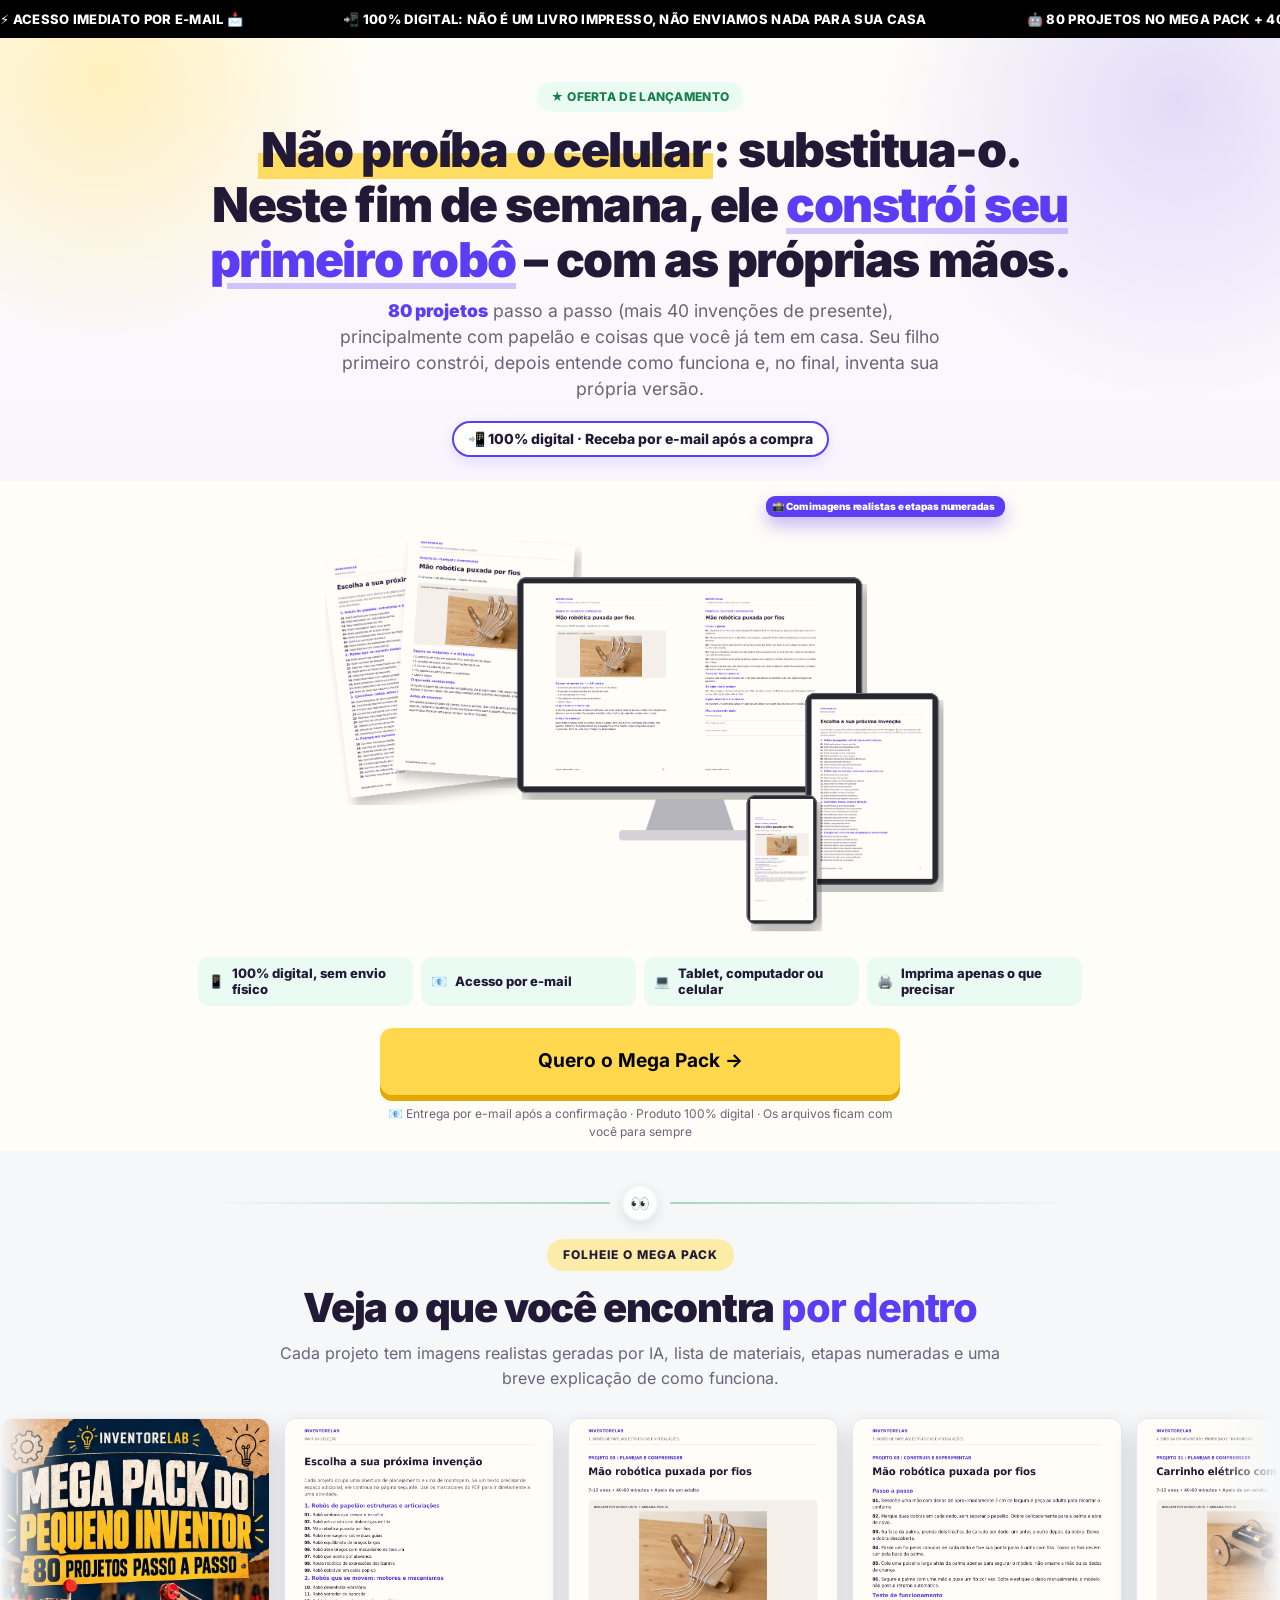
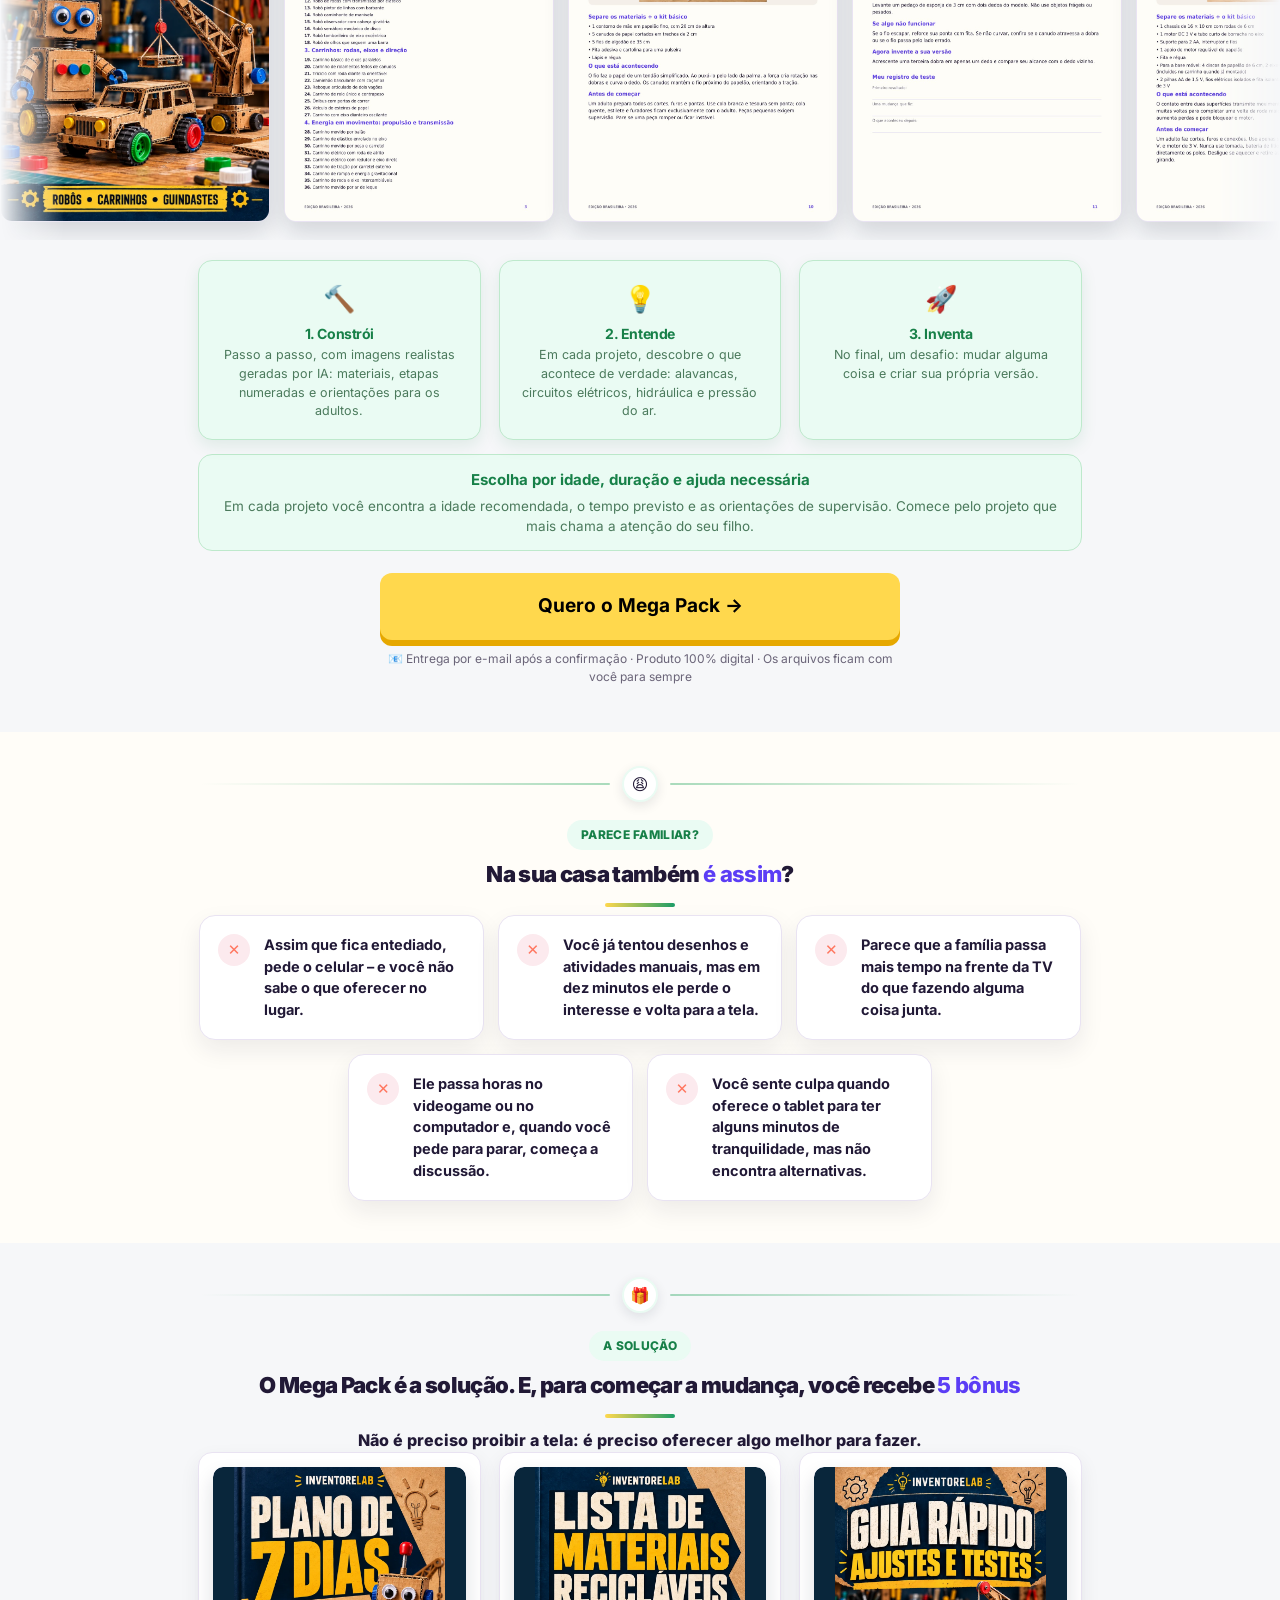
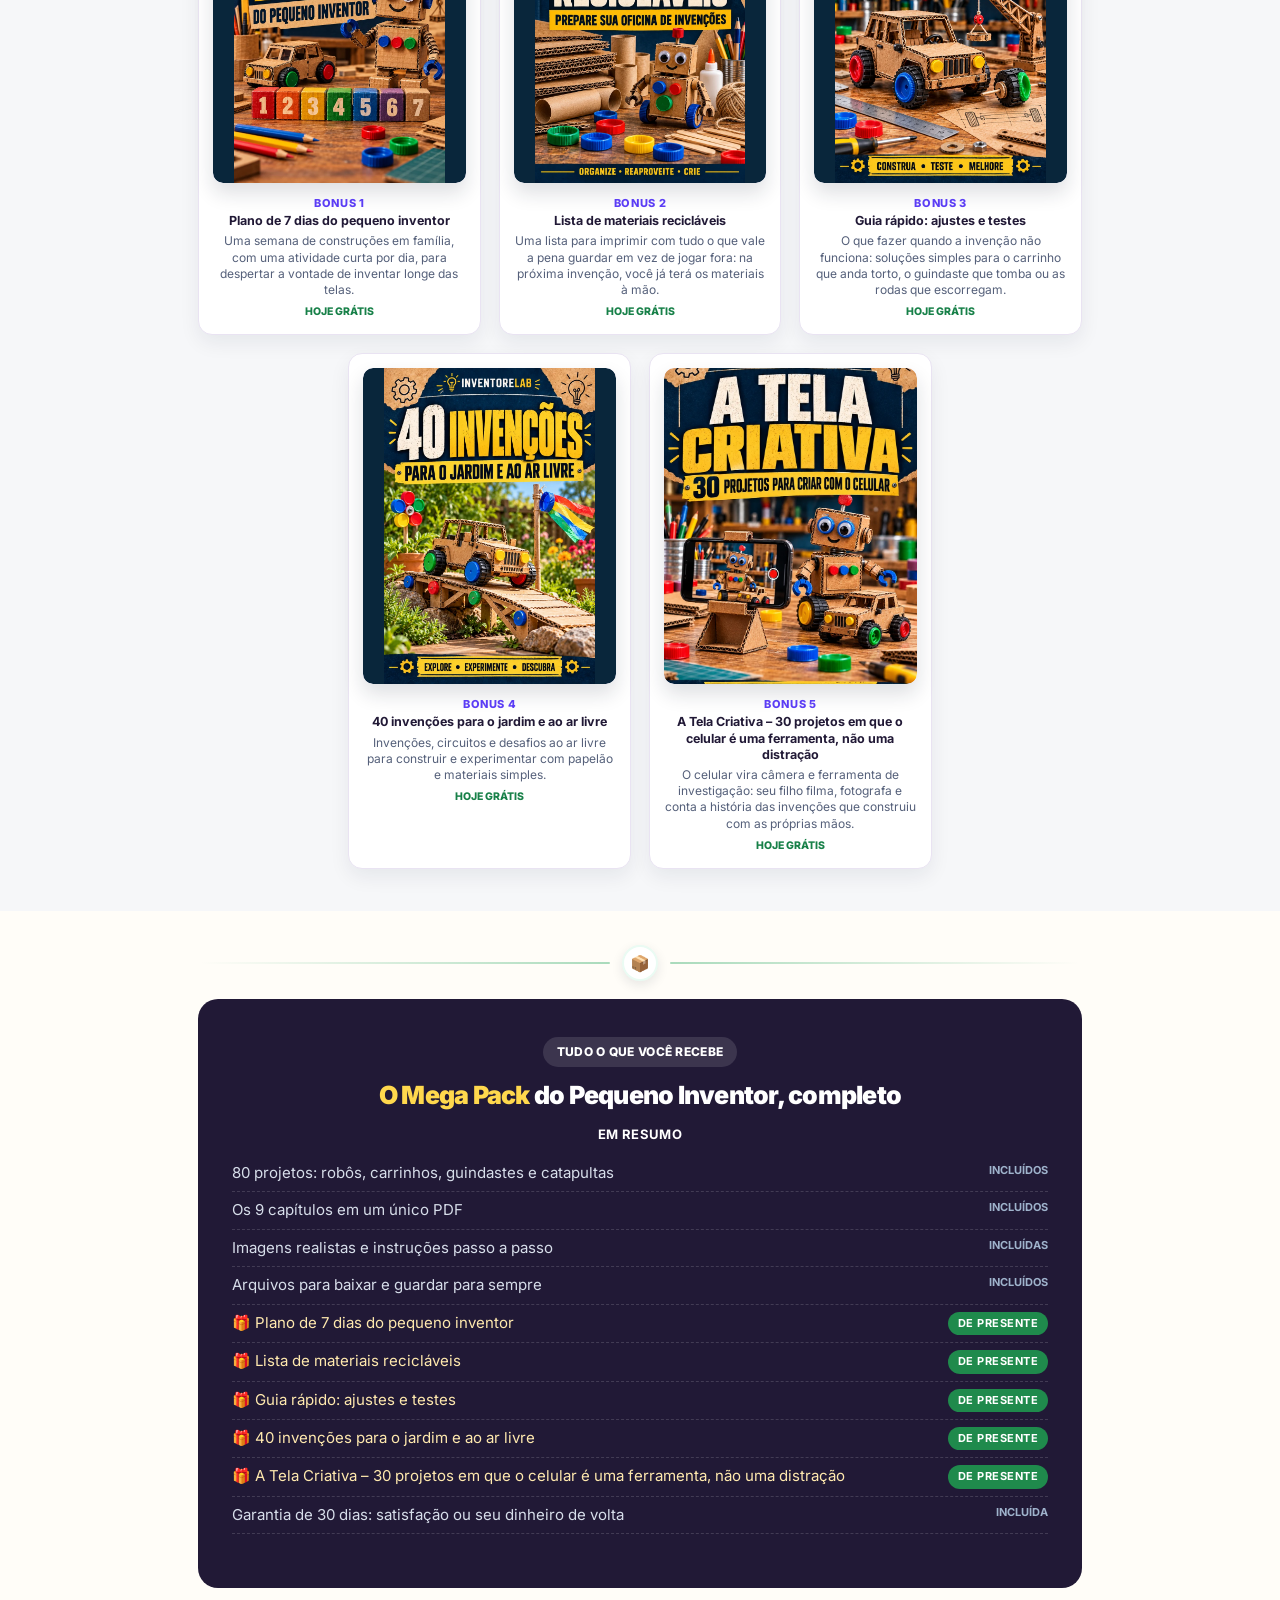
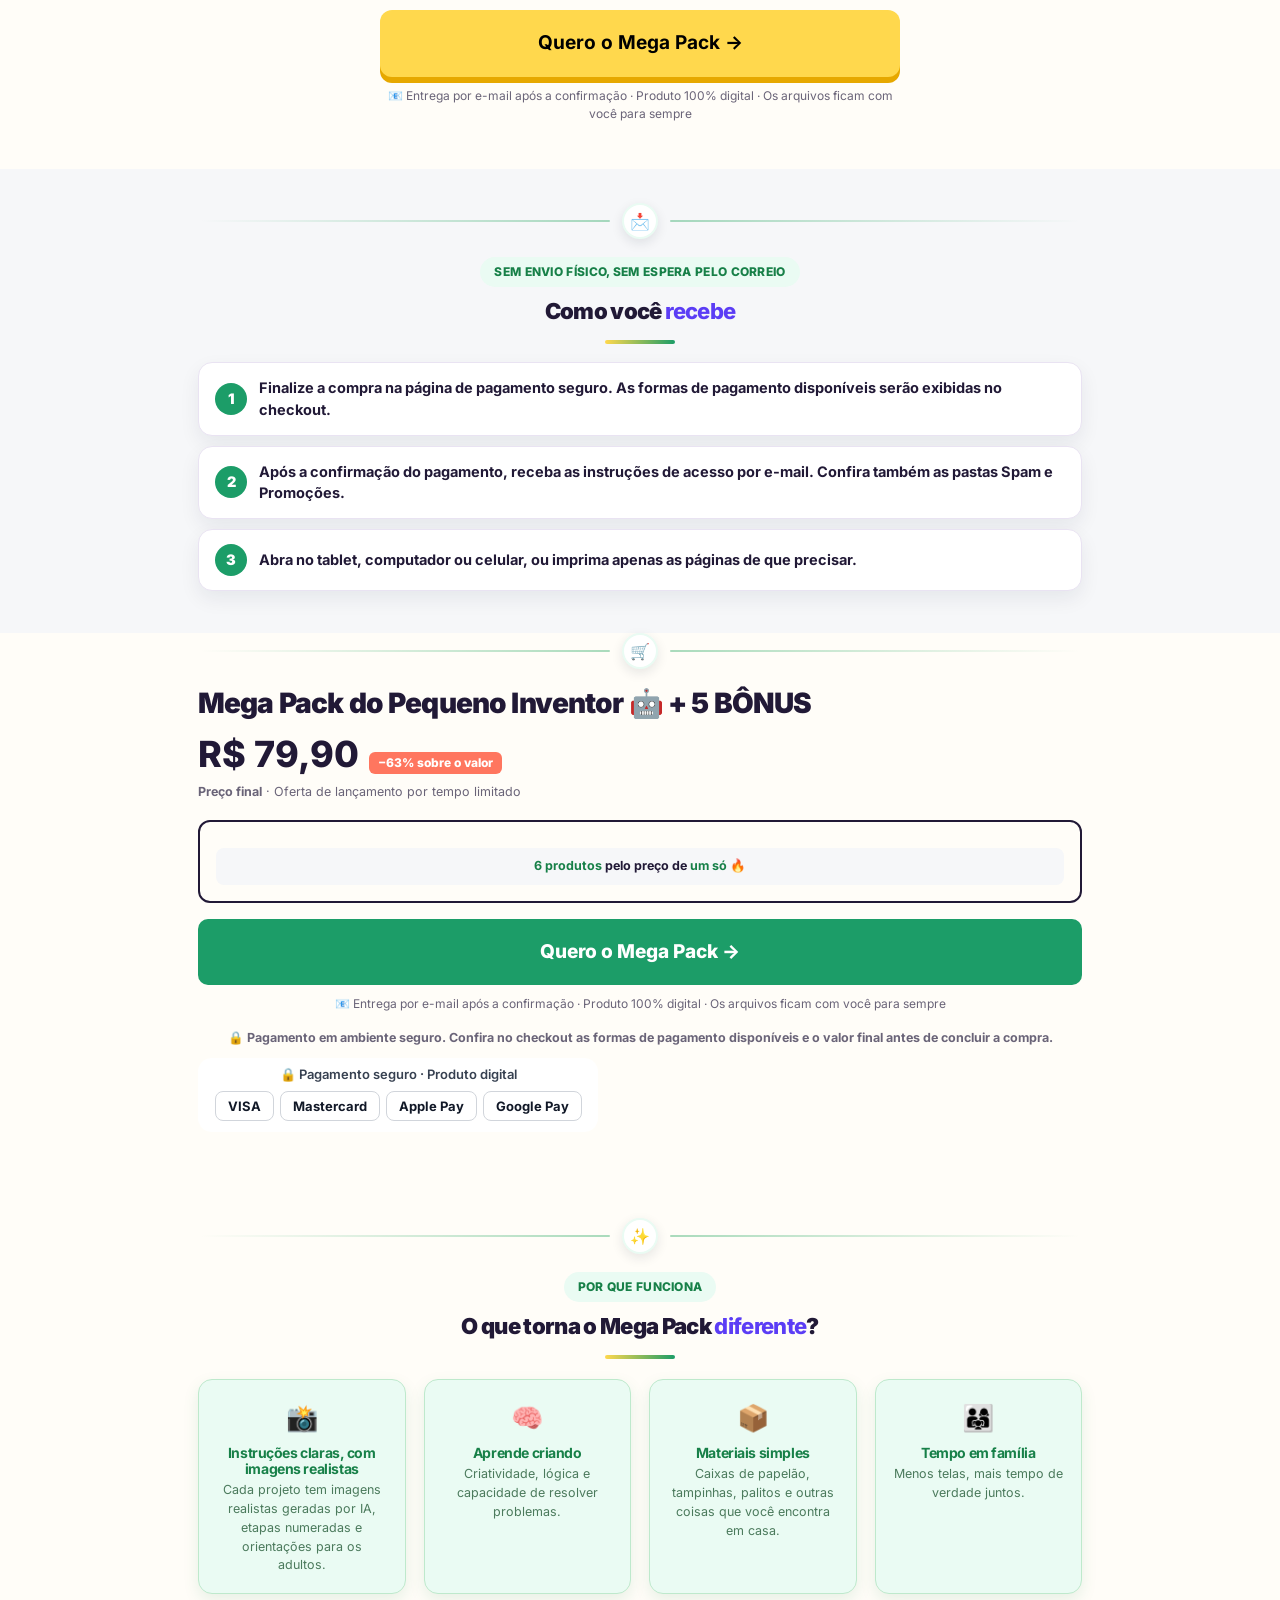
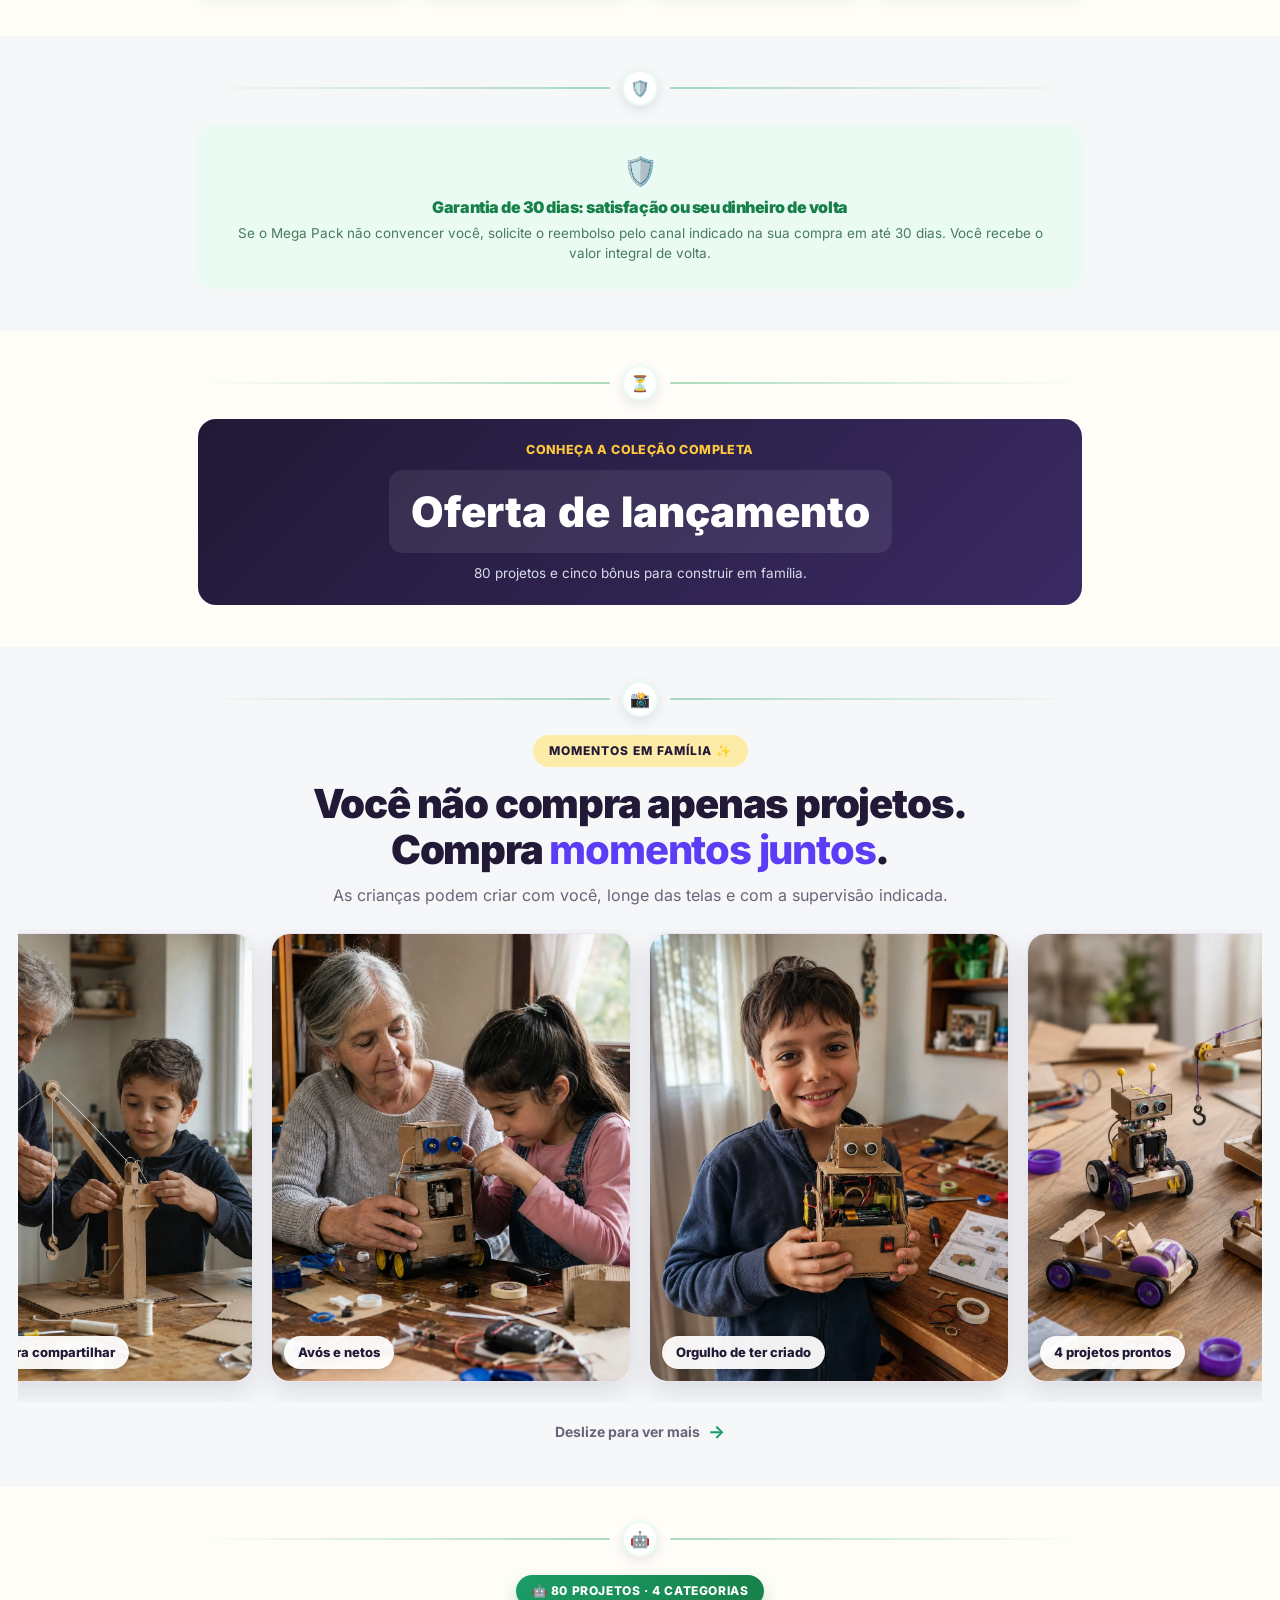
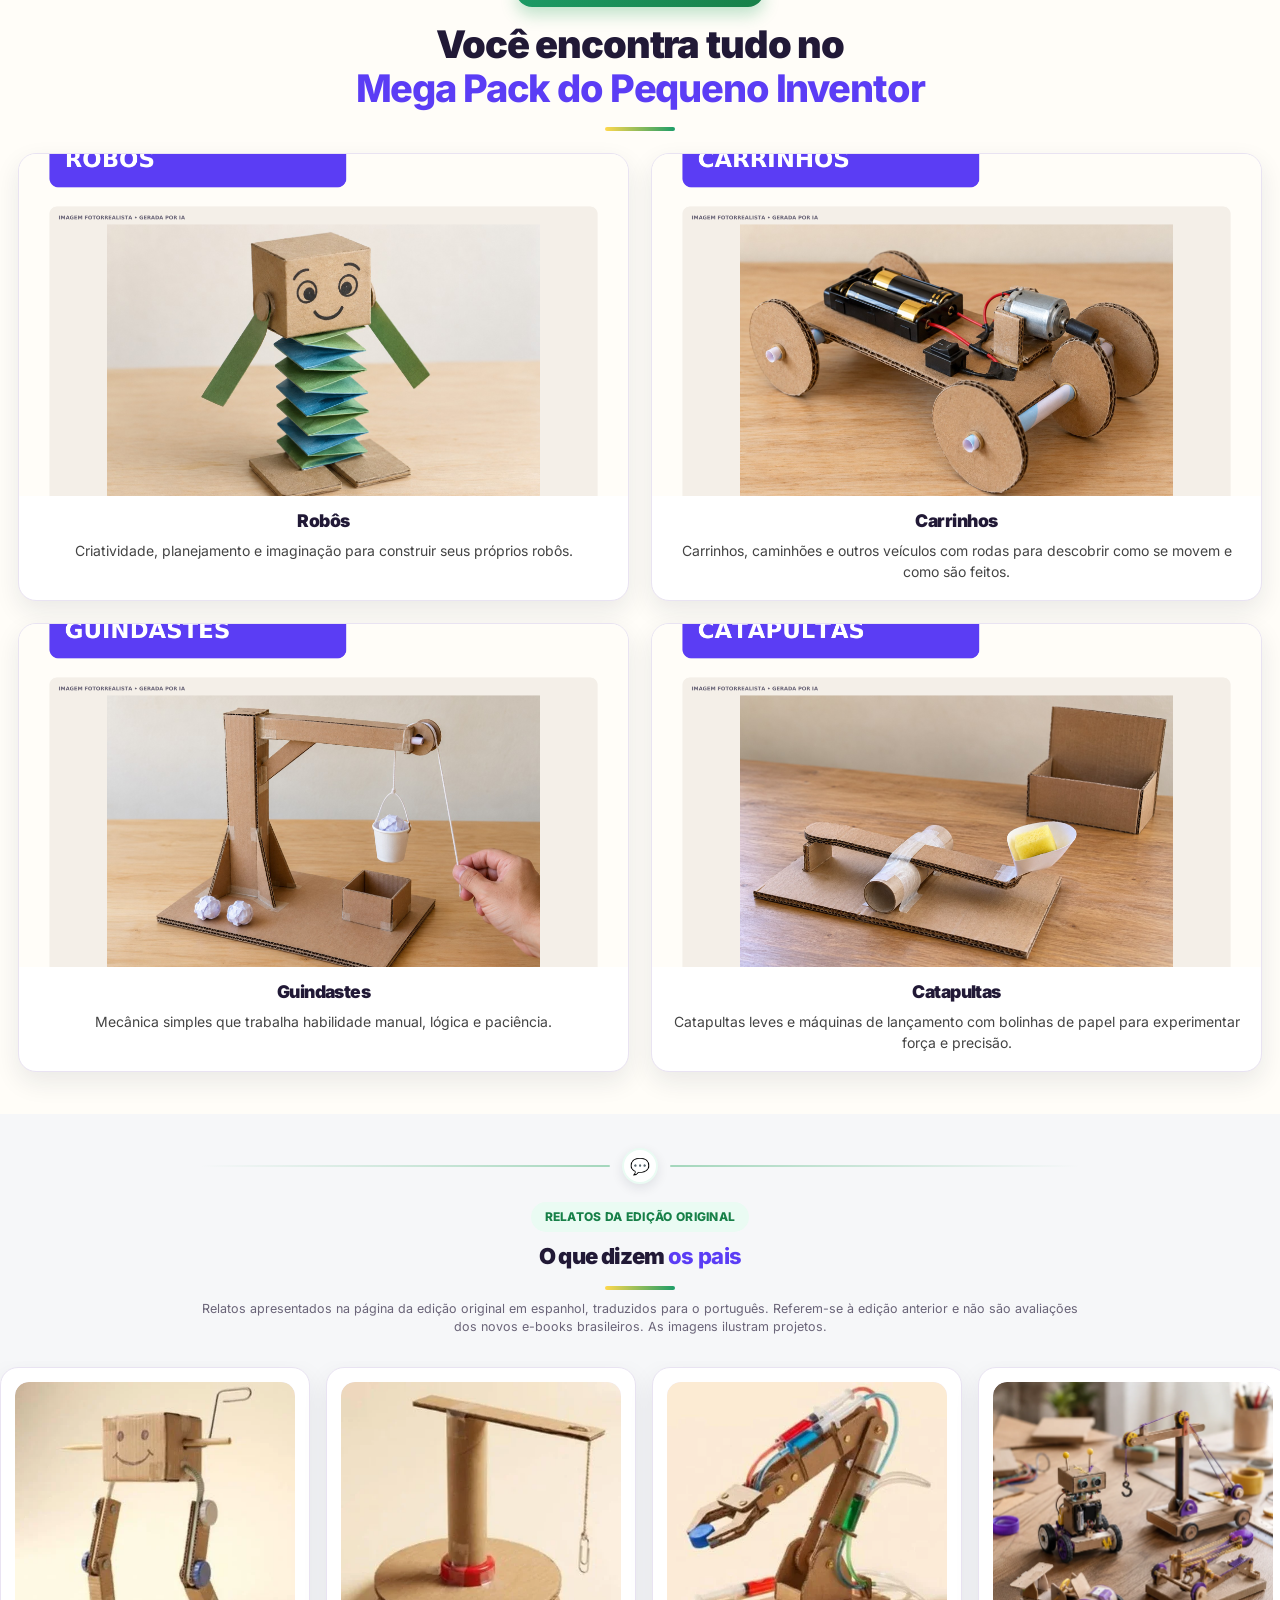
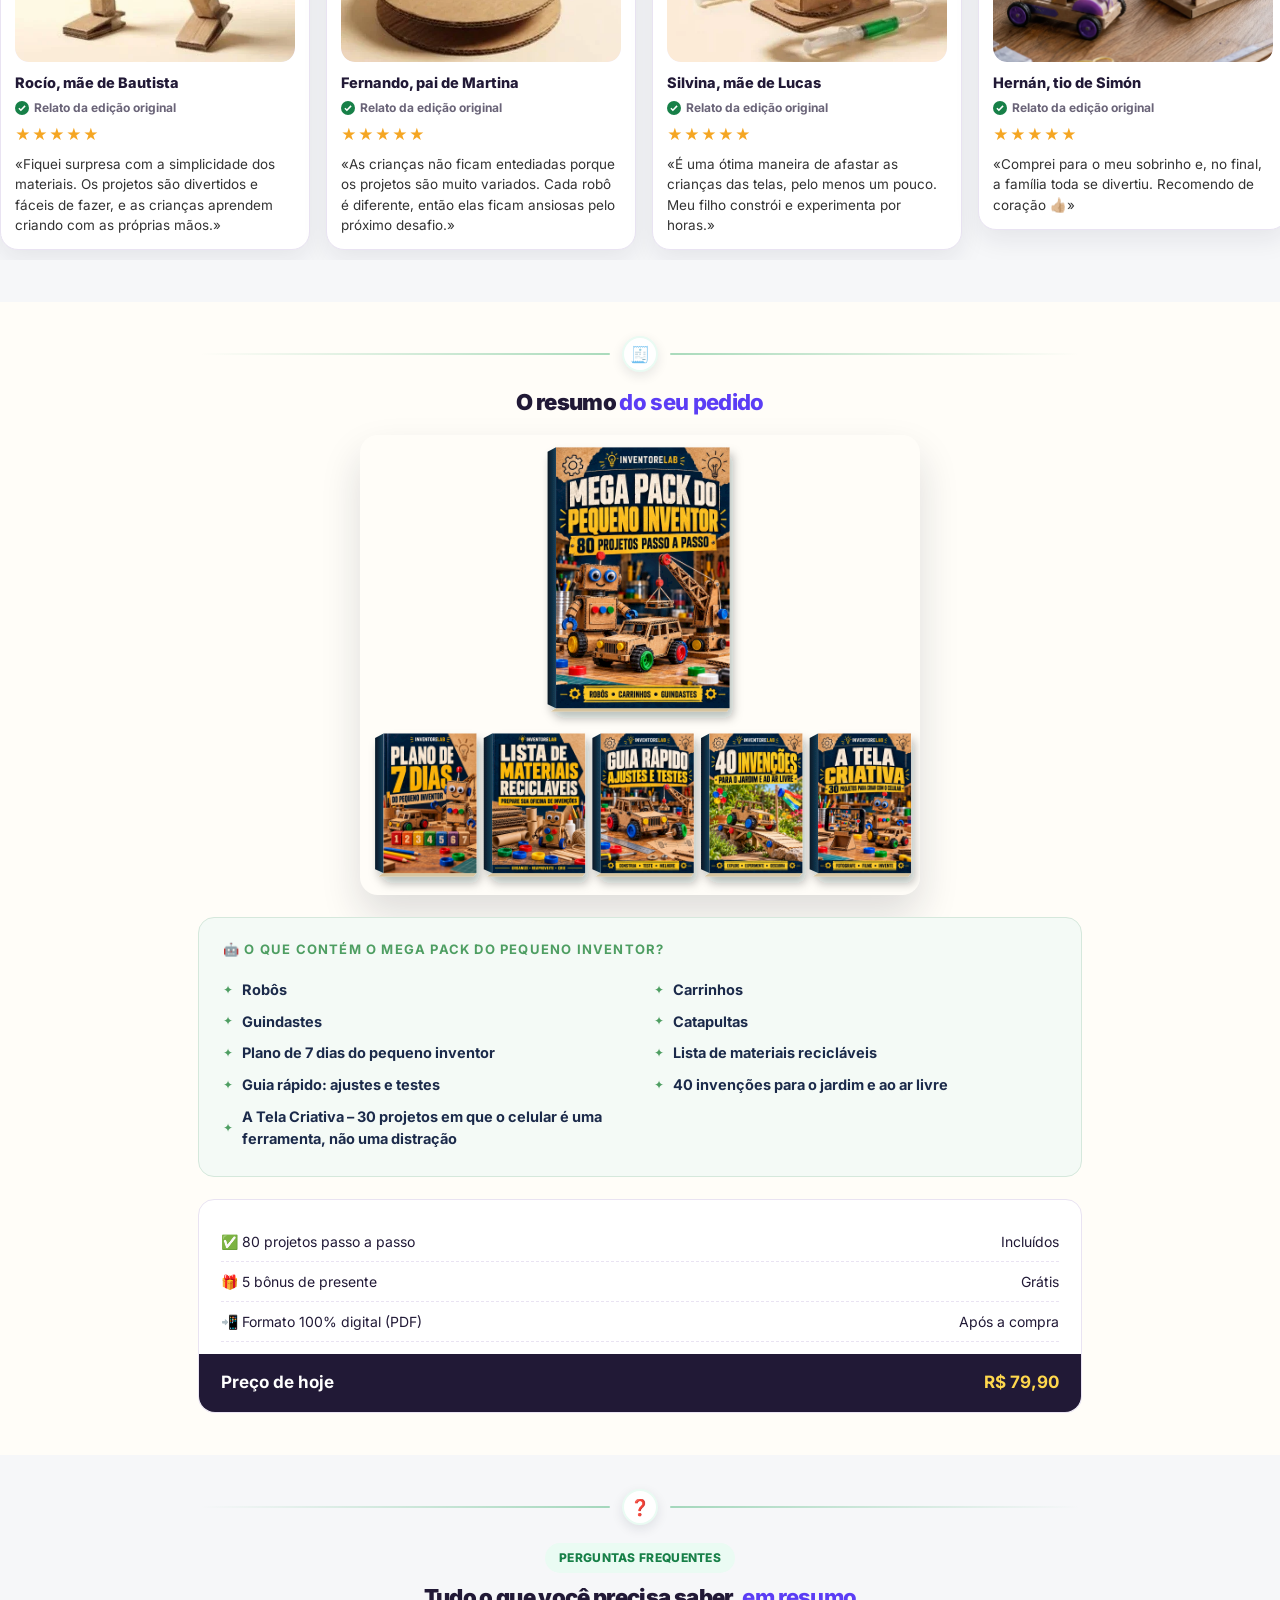
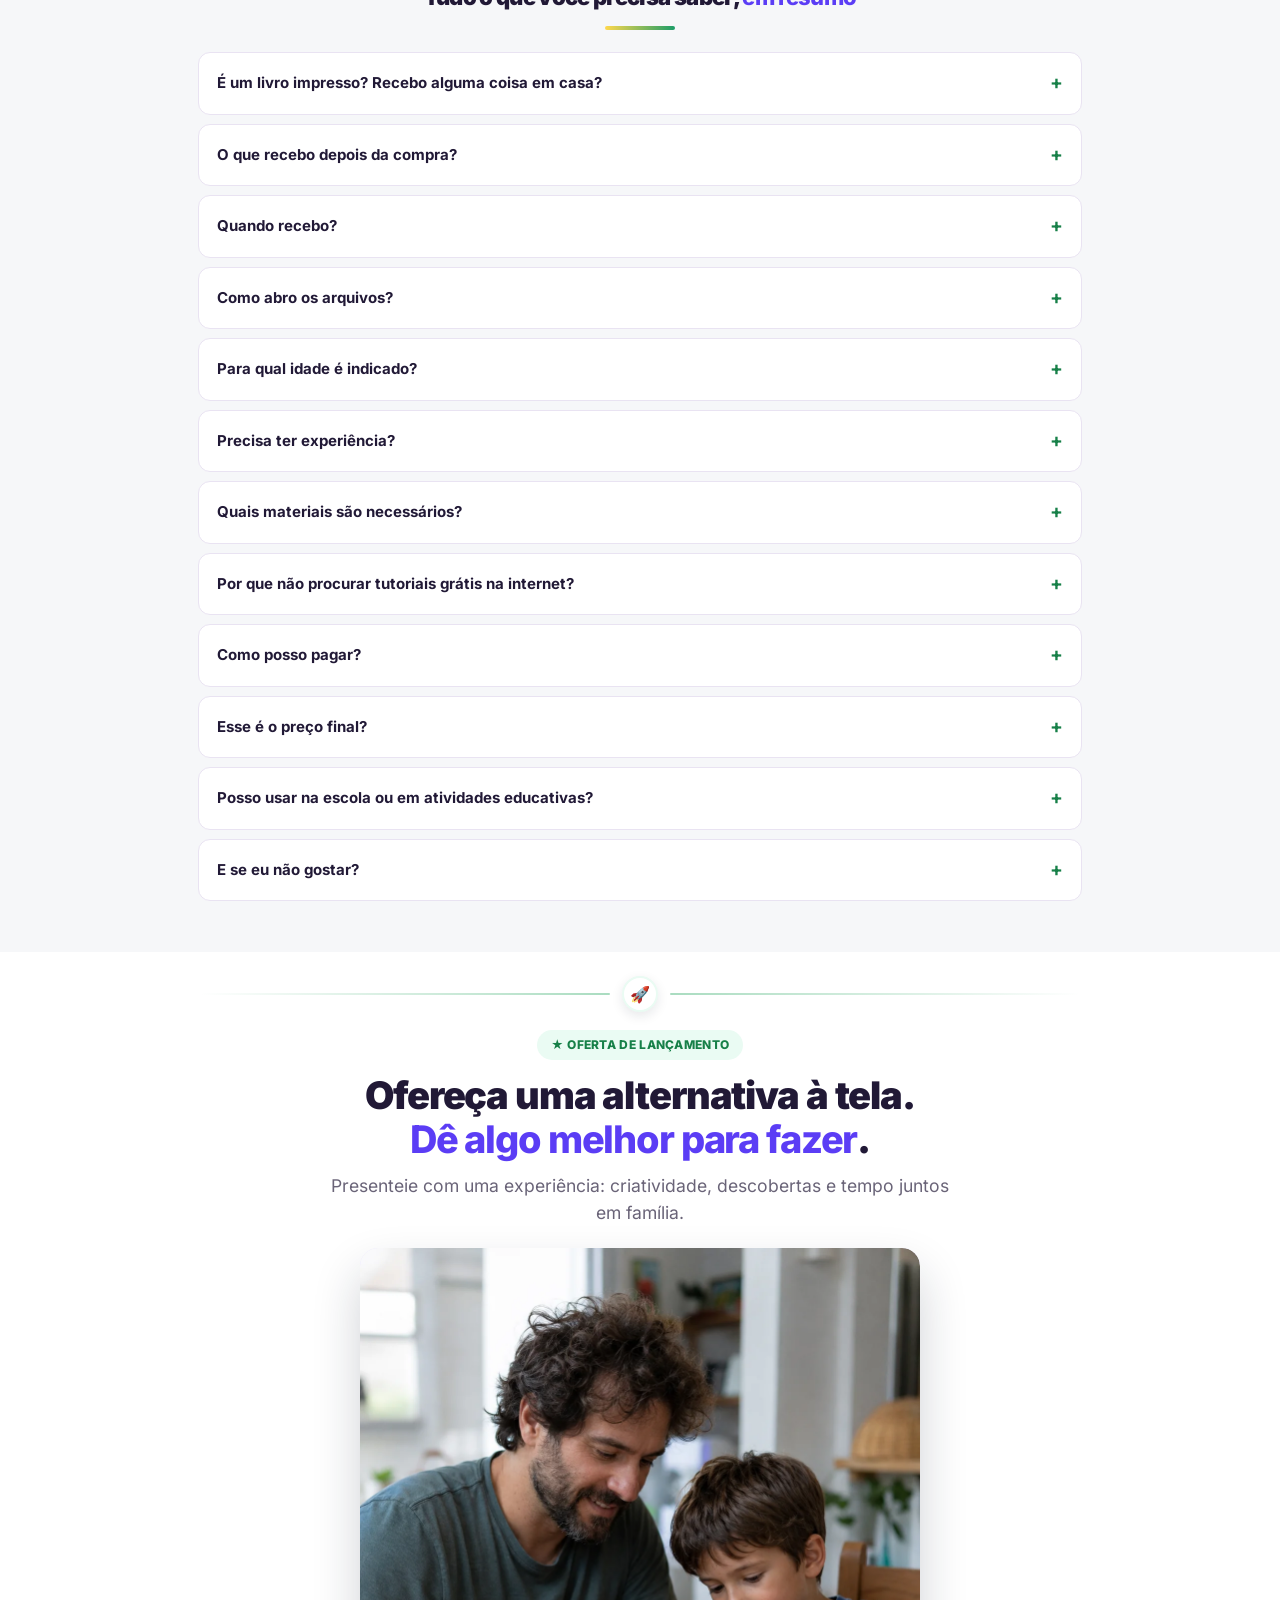
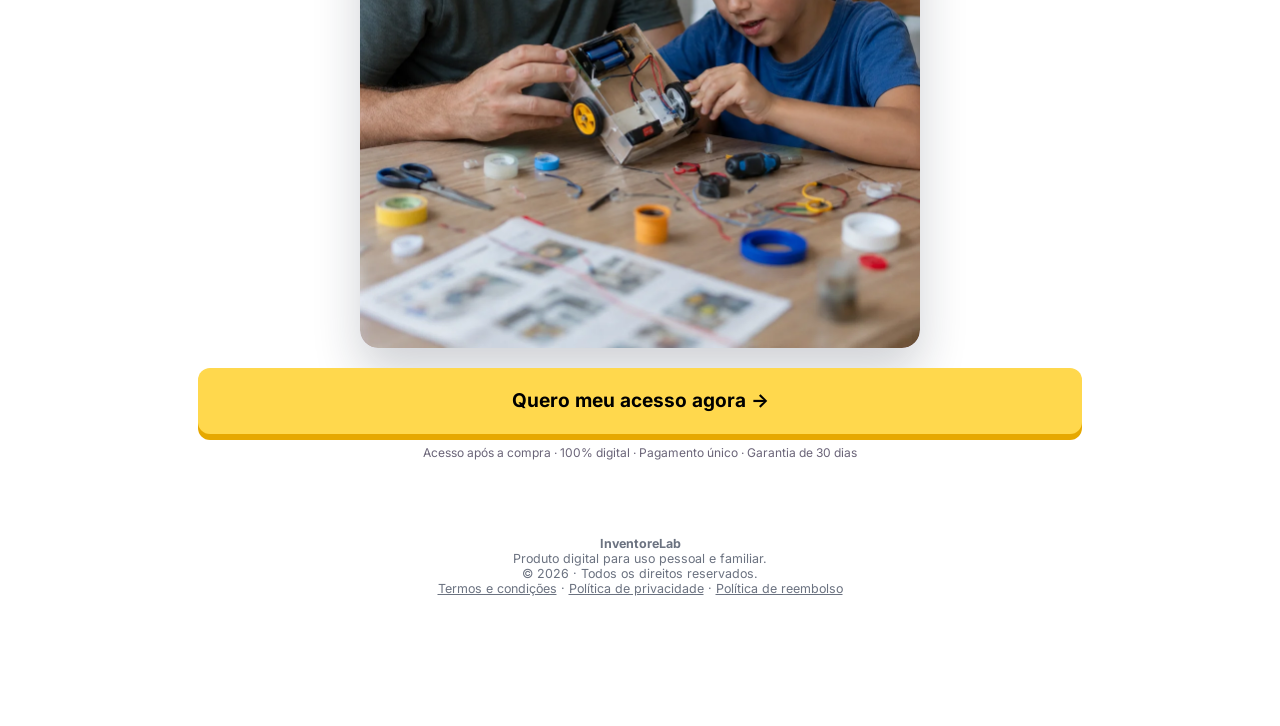
==== commit cabfc81f: "Add files via upload" ====
--- a/index.html
+++ b/index.html
@@ -154,7 +154,7 @@
 .lp-lp .lp-bonus-grid{display:grid;grid-template-columns:1fr 1fr;gap:12px}
 .lp-lp .lp-bonus{border:1px solid var(--lp-border);border-radius:14px;padding:14px;text-align:center;background:#fff;box-shadow:0 8px 20px rgba(20,30,50,.07)}
 .lp-lp .lp-bonus .lp-thumb{margin-bottom:12px;border-radius:10px;box-shadow:0 10px 20px rgba(20,30,50,.14);overflow:hidden;background:#f3efff;aspect-ratio:4/5}
-.lp-lp .lp-bonus .lp-thumb img{width:100%;height:100%;object-fit:cover;border-radius:10px}
+.lp-lp .lp-bonus .lp-thumb img{width:100%;height:100%;object-fit:contain;border-radius:10px;background:#09263b}
 .lp-lp .lp-bonus .lp-name{font-size:12.5px;font-weight:700;color:var(--lp-navy);line-height:1.3}
 .lp-lp .lp-bonus .lp-free-tag{font-size:10.5px;color:var(--lp-green-dark);font-weight:800;text-transform:uppercase;margin-top:5px}
 .lp-lp .lp-bonus.is-wide{grid-column:1/-1;text-align:center;padding:16px}
@@ -339,7 +339,7 @@
 (function(){var t=document.getElementById('lpTickTrack');if(!t)return;var b=t.innerHTML,s='';for(var i=0;i<9;i++){s+=b;}t.innerHTML+=s;})();
 </script>
 <aside aria-atomic="true" aria-live="polite" class="lp-sale-popup" id="sale-popup">
-<div class="lp-sale-popup-icon"><img alt="Mega Pack do Pequeno Inventor" loading="lazy" src="assets/pack-br.png"/></div>
+<div class="lp-sale-popup-icon"><img alt="Mega Pack do Pequeno Inventor" loading="lazy" src="assets/pack-br-v2.svg"/></div>
 <div class="lp-sale-popup-copy"><strong id="sale-popup-title"></strong><span id="sale-popup-time"></span></div>
 <div class="lp-sale-popup-check">●</div>
 </aside>
@@ -376,7 +376,7 @@
 </div>
 <div class="lp-inside-car" id="lpInsideCar">
 <div class="lp-inside-track" id="lpInsideTrack">
-<img alt="Página real 1 dos novos e-books InventoreLab em português" loading="eager" src="assets/amostra-01.jpg"/>
+<img alt="Página real 1 dos novos e-books InventoreLab em português" loading="eager" src="assets/capa-principal-v2.webp"/>
 <img alt="Página real 2 dos novos e-books InventoreLab em português" loading="eager" src="assets/amostra-02.jpg"/>
 <img alt="Página real 3 dos novos e-books InventoreLab em português" loading="eager" src="assets/amostra-03.jpg"/>
 <img alt="Página real 4 dos novos e-books InventoreLab em português" loading="eager" src="assets/amostra-04.jpg"/>
@@ -425,11 +425,11 @@
 <p style="font-weight:800;margin-top:10px;">Não é preciso proibir a tela: é preciso oferecer algo melhor para fazer.</p>
 </div>
 <div class="lp-bonus-grid">
-<div class="lp-bonus"><div class="lp-thumb"><img alt="Plano de 7 dias do pequeno inventor" loading="lazy" src="assets/bonus-01.png"/></div><div><span class="lp-bonus-num">BONUS 1</span><div class="lp-name">Plano de 7 dias do pequeno inventor</div><div class="lp-bonus-sub">Uma semana de construções em família, com uma atividade curta por dia, para despertar a vontade de inventar longe das telas.</div><div class="lp-free-tag">Hoje GRÁTIS</div></div></div>
-<div class="lp-bonus"><div class="lp-thumb"><img alt="Lista de materiais recicláveis" loading="lazy" src="assets/bonus-02.png"/></div><div><span class="lp-bonus-num">BONUS 2</span><div class="lp-name">Lista de materiais recicláveis</div><div class="lp-bonus-sub">Uma lista para imprimir com tudo o que vale a pena guardar em vez de jogar fora: na próxima invenção, você já terá os materiais à mão.</div><div class="lp-free-tag">Hoje GRÁTIS</div></div></div>
-<div class="lp-bonus"><div class="lp-thumb"><img alt="Guia rápido: ajustes e testes" loading="lazy" src="assets/bonus-03.png"/></div><div><span class="lp-bonus-num">BONUS 3</span><div class="lp-name">Guia rápido: ajustes e testes</div><div class="lp-bonus-sub">O que fazer quando a invenção não funciona: soluções simples para o carrinho que anda torto, o guindaste que tomba ou as rodas que escorregam.</div><div class="lp-free-tag">Hoje GRÁTIS</div></div></div>
-<div class="lp-bonus"><div class="lp-thumb"><img alt="40 invenções para o jardim e ao ar livre" loading="lazy" src="assets/bonus-04.png"/></div><div><span class="lp-bonus-num">BONUS 4</span><div class="lp-name">40 invenções para o jardim e ao ar livre</div><div class="lp-bonus-sub">Invenções, circuitos e desafios ao ar livre para construir e experimentar com papelão e materiais simples.</div><div class="lp-free-tag">Hoje GRÁTIS</div></div></div>
-<div class="lp-bonus is-wide"><div class="lp-thumb"><img alt="A Tela Criativa – 30 projetos em que o celular é uma ferramenta, não uma distração" loading="lazy" src="assets/bonus-05.png"/></div><div><span class="lp-bonus-num">BONUS 5</span><div class="lp-name">A Tela Criativa – 30 projetos em que o celular é uma ferramenta, não uma distração</div><div class="lp-bonus-sub">O celular vira câmera e ferramenta de investigação: seu filho filma, fotografa e conta a história das invenções que construiu com as próprias mãos.</div><div class="lp-free-tag">Hoje GRÁTIS</div></div></div>
+<div class="lp-bonus"><div class="lp-thumb"><img alt="Plano de 7 dias do pequeno inventor" loading="lazy" src="assets/capa-bonus-01-v2.webp"/></div><div><span class="lp-bonus-num">BONUS 1</span><div class="lp-name">Plano de 7 dias do pequeno inventor</div><div class="lp-bonus-sub">Uma semana de construções em família, com uma atividade curta por dia, para despertar a vontade de inventar longe das telas.</div><div class="lp-free-tag">Hoje GRÁTIS</div></div></div>
+<div class="lp-bonus"><div class="lp-thumb"><img alt="Lista de materiais recicláveis" loading="lazy" src="assets/capa-bonus-02-v2.webp"/></div><div><span class="lp-bonus-num">BONUS 2</span><div class="lp-name">Lista de materiais recicláveis</div><div class="lp-bonus-sub">Uma lista para imprimir com tudo o que vale a pena guardar em vez de jogar fora: na próxima invenção, você já terá os materiais à mão.</div><div class="lp-free-tag">Hoje GRÁTIS</div></div></div>
+<div class="lp-bonus"><div class="lp-thumb"><img alt="Guia rápido: ajustes e testes" loading="lazy" src="assets/capa-bonus-03-v2.webp"/></div><div><span class="lp-bonus-num">BONUS 3</span><div class="lp-name">Guia rápido: ajustes e testes</div><div class="lp-bonus-sub">O que fazer quando a invenção não funciona: soluções simples para o carrinho que anda torto, o guindaste que tomba ou as rodas que escorregam.</div><div class="lp-free-tag">Hoje GRÁTIS</div></div></div>
+<div class="lp-bonus"><div class="lp-thumb"><img alt="40 invenções para o jardim e ao ar livre" loading="lazy" src="assets/capa-bonus-04-v2.webp"/></div><div><span class="lp-bonus-num">BONUS 4</span><div class="lp-name">40 invenções para o jardim e ao ar livre</div><div class="lp-bonus-sub">Invenções, circuitos e desafios ao ar livre para construir e experimentar com papelão e materiais simples.</div><div class="lp-free-tag">Hoje GRÁTIS</div></div></div>
+<div class="lp-bonus is-wide"><div class="lp-thumb"><img alt="A Tela Criativa – 30 projetos em que o celular é uma ferramenta, não uma distração" loading="lazy" src="assets/capa-bonus-05-v2.webp"/></div><div><span class="lp-bonus-num">BONUS 5</span><div class="lp-name">A Tela Criativa – 30 projetos em que o celular é uma ferramenta, não uma distração</div><div class="lp-bonus-sub">O celular vira câmera e ferramenta de investigação: seu filho filma, fotografa e conta a história das invenções que construiu com as próprias mãos.</div><div class="lp-free-tag">Hoje GRÁTIS</div></div></div>
 </div>
 </div>
 </section>
@@ -586,7 +586,7 @@
 <div class="lp-wrap">
 <h2 class="lp-center" style="font-size:22px;">O resumo <span class="lp-hl">do seu pedido</span></h2>
 <div class="lp-summary-visual">
-<img alt="Mega Pack do Pequeno Inventor com os cinco bônus" loading="lazy" src="assets/pack-br.png"/>
+<img alt="Mega Pack do Pequeno Inventor com os cinco bônus" loading="lazy" src="assets/pack-br-v2.svg"/>
 </div>
 <div class="lp-summary-items">
 <p class="lp-sl-tit">🤖 O que contém o Mega Pack do Pequeno Inventor?</p>
